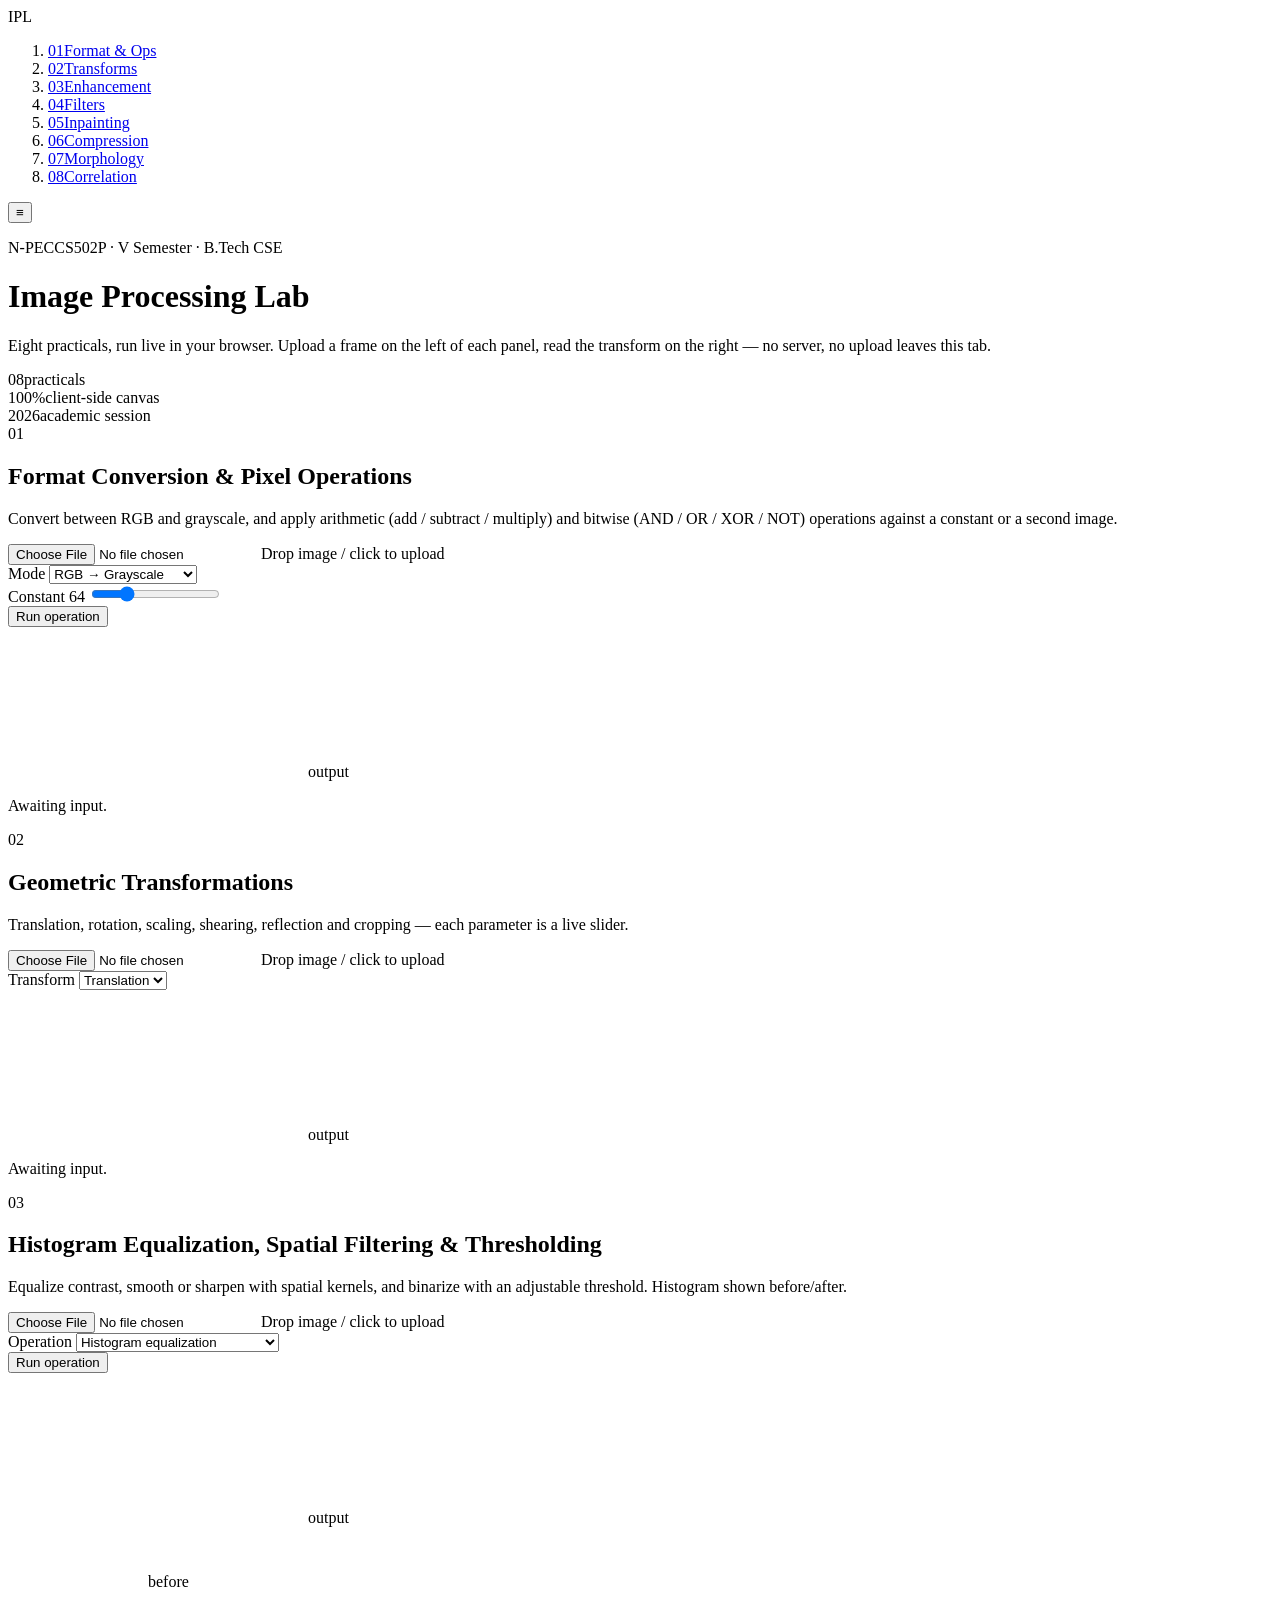
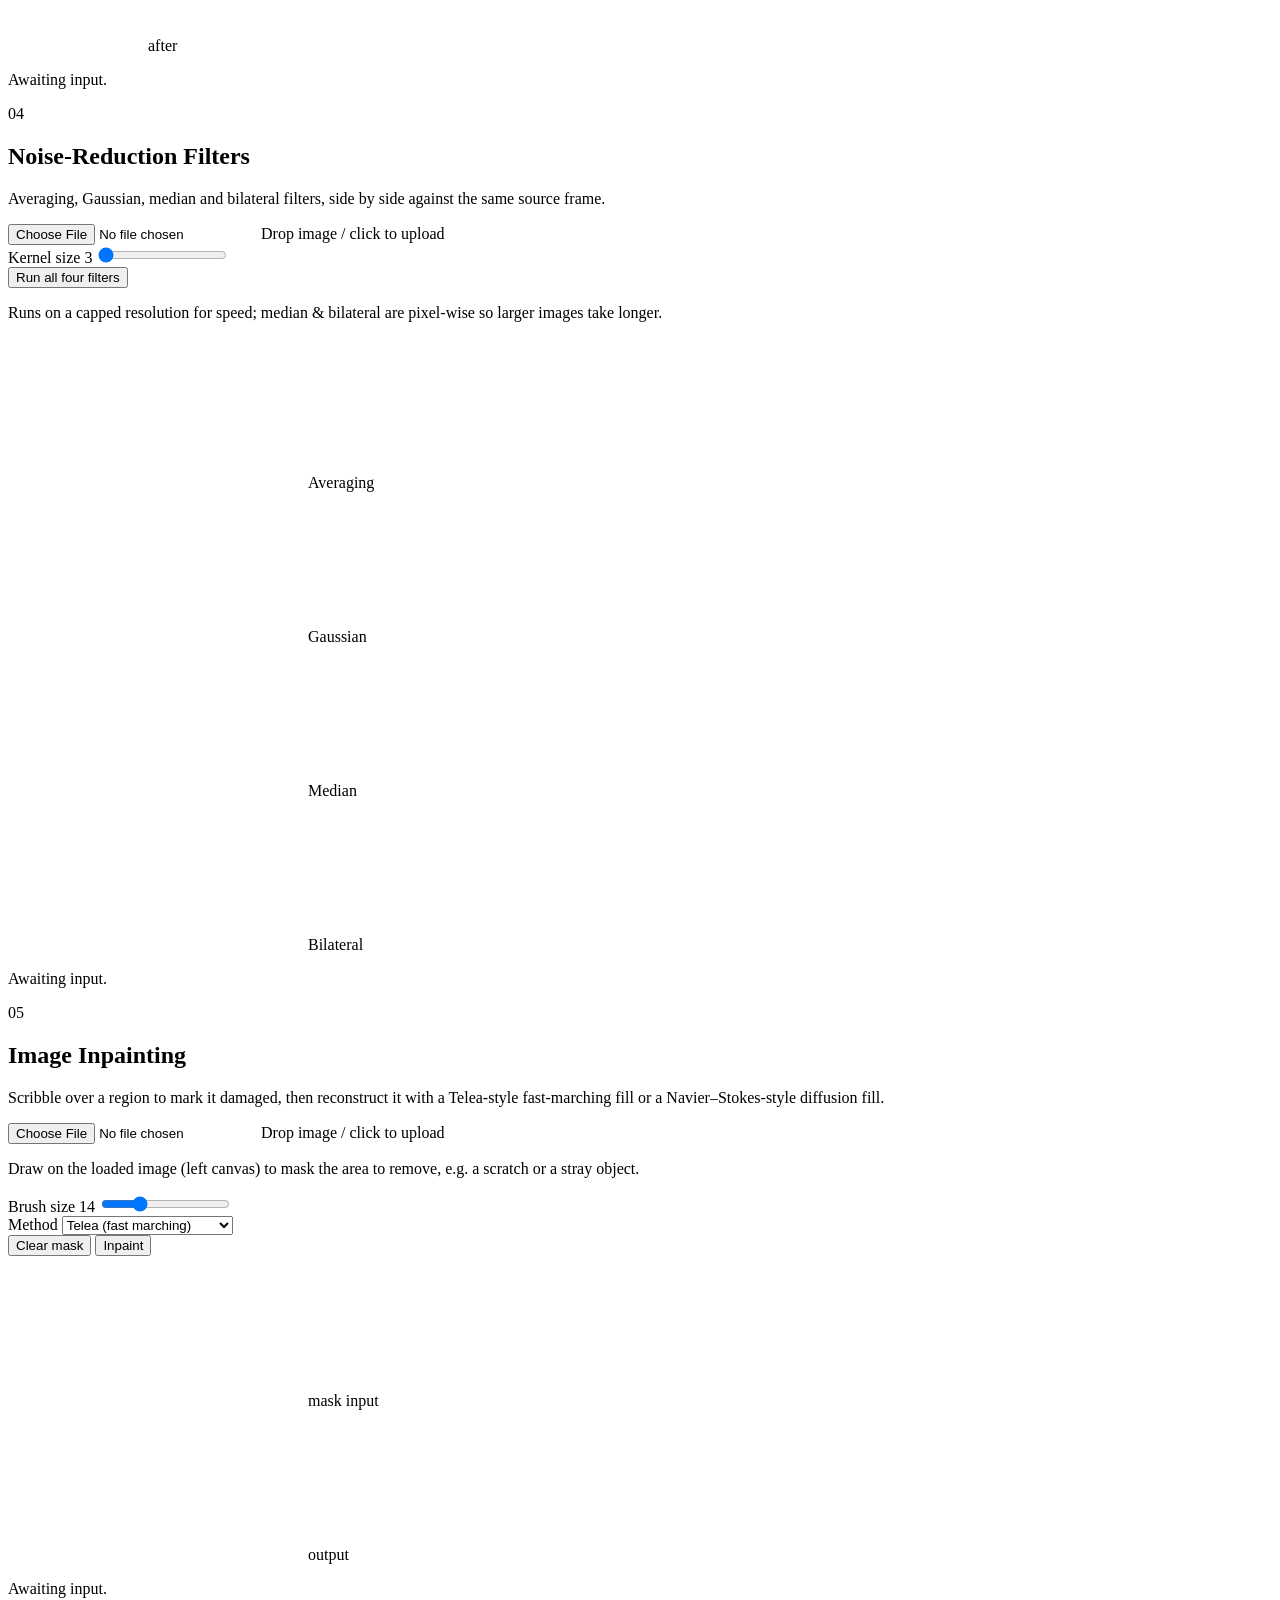
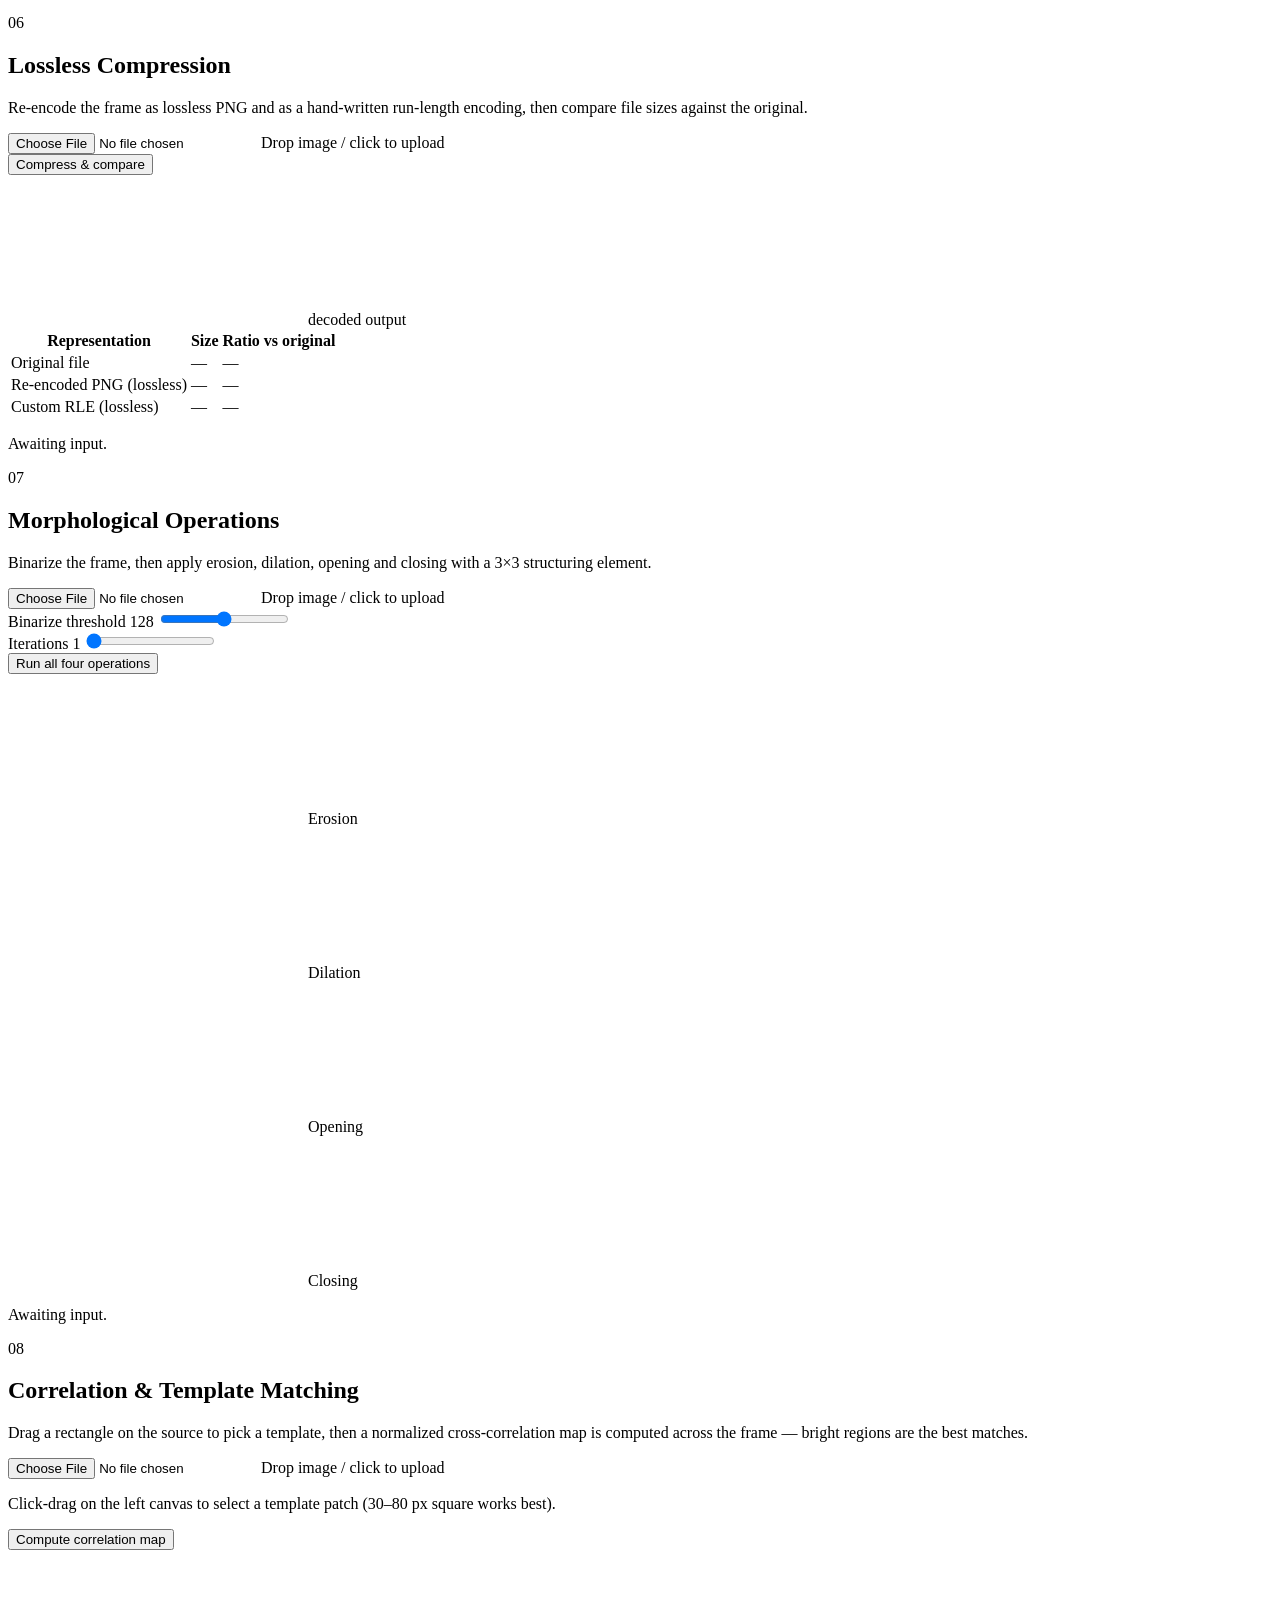
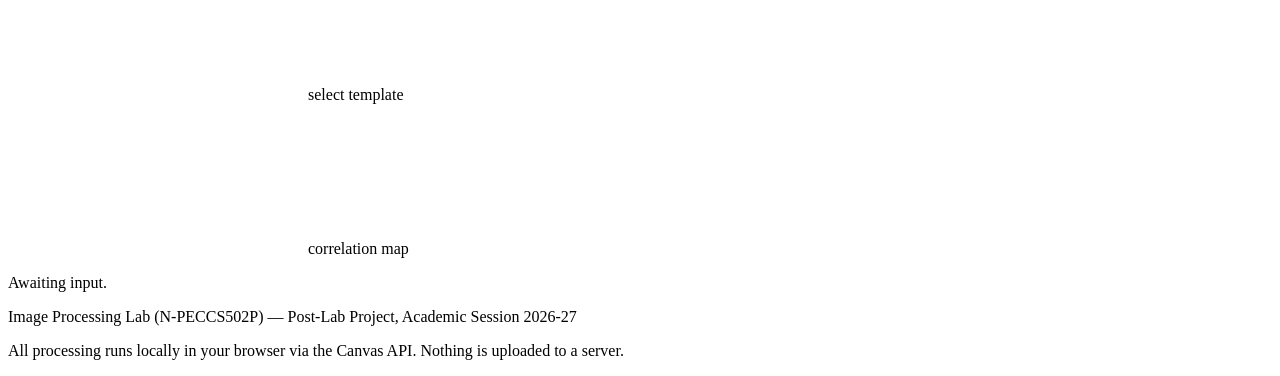
==== project/index.html @ 2cda9295 "Initial commit" ====
<!DOCTYPE html>
<html lang="en">
<head>
<meta charset="UTF-8">
<meta name="viewport" content="width=device-width, initial-scale=1.0">
<title>Image Processing Lab — N-PECCS502P</title>
<link rel="preconnect" href="https://fonts.googleapis.com">
<link href="https://fonts.googleapis.com/css2?family=Space+Grotesk:wght@400;500;600;700&family=IBM+Plex+Mono:wght@400;500;600&display=swap" rel="stylesheet">
<link rel="stylesheet" href="styles.css">
</head>
<body>

<div class="scanline" aria-hidden="true"></div>

<!-- ================= RAIL / NAV ================= -->
<nav class="rail" id="rail">
  <div class="rail-brand">
    <span class="rail-brand-mark">IPL</span>
  </div>
  <ol class="rail-list">
    <li><a href="#p01"><span class="ch">01</span><span class="lb">Format &amp; Ops</span></a></li>
    <li><a href="#p02"><span class="ch">02</span><span class="lb">Transforms</span></a></li>
    <li><a href="#p03"><span class="ch">03</span><span class="lb">Enhancement</span></a></li>
    <li><a href="#p04"><span class="ch">04</span><span class="lb">Filters</span></a></li>
    <li><a href="#p05"><span class="ch">05</span><span class="lb">Inpainting</span></a></li>
    <li><a href="#p06"><span class="ch">06</span><span class="lb">Compression</span></a></li>
    <li><a href="#p07"><span class="ch">07</span><span class="lb">Morphology</span></a></li>
    <li><a href="#p08"><span class="ch">08</span><span class="lb">Correlation</span></a></li>
  </ol>
  <button class="rail-toggle" id="railToggle" aria-label="Toggle menu">≡</button>
</nav>

<main>

  <!-- ================= HERO ================= -->
  <header class="hero">
    <div class="hero-grid" aria-hidden="true"></div>
    <p class="eyebrow-plain">N-PECCS502P · V Semester · B.Tech CSE</p>
    <h1>Image Processing Lab</h1>
    <p class="hero-sub">Eight practicals, run live in your browser. Upload a frame on the left of each panel, read the transform on the right — no server, no upload leaves this tab.</p>
    <div class="hero-meta">
      <div class="hero-meta-item"><span class="num">08</span><span class="txt">practicals</span></div>
      <div class="hero-meta-item"><span class="num">100%</span><span class="txt">client-side canvas</span></div>
      <div class="hero-meta-item"><span class="num">2026</span><span class="txt">academic session</span></div>
    </div>
  </header>

  <!-- ================= P01 : FORMAT + OPS ================= -->
  <section class="panel" id="p01">
    <div class="panel-head">
      <span class="panel-index">01</span>
      <div>
        <h2>Format Conversion &amp; Pixel Operations</h2>
        <p class="panel-desc">Convert between RGB and grayscale, and apply arithmetic (add / subtract / multiply) and bitwise (AND / OR / XOR / NOT) operations against a constant or a second image.</p>
      </div>
    </div>
    <div class="panel-body">
      <div class="control-col">
        <div class="dropzone" data-drop="p01"><input type="file" accept="image/*" id="p01-file"><span class="dz-label">Drop image / click to upload</span></div>
        <div class="field">
          <label>Mode</label>
          <select id="p01-mode">
            <optgroup label="Format">
              <option value="gray">RGB → Grayscale</option>
            </optgroup>
            <optgroup label="Arithmetic">
              <option value="add">Add constant</option>
              <option value="sub">Subtract constant</option>
              <option value="mul">Multiply constant</option>
              <option value="add2">Add second image</option>
            </optgroup>
            <optgroup label="Bitwise">
              <option value="and">AND with constant</option>
              <option value="or">OR with constant</option>
              <option value="xor">XOR with constant</option>
              <option value="not">NOT (invert)</option>
            </optgroup>
          </select>
        </div>
        <div class="field" id="p01-const-field">
          <label>Constant <span class="val" id="p01-const-val">64</span></label>
          <input type="range" id="p01-const" min="0" max="255" value="64">
        </div>
        <div class="field" id="p01-second-field" style="display:none">
          <label>Second image</label>
          <div class="dropzone dropzone--small" data-drop="p01b"><input type="file" accept="image/*" id="p01-file2"><span class="dz-label">Upload second image</span></div>
        </div>
        <button class="btn" id="p01-run">Run operation</button>
      </div>
      <div class="output-col">
        <div class="canvas-frame"><canvas id="p01-canvas"></canvas><span class="frame-tag">output</span></div>
        <p class="readout" id="p01-readout">Awaiting input.</p>
      </div>
    </div>
  </section>

  <!-- ================= P02 : GEOMETRIC TRANSFORMS ================= -->
  <section class="panel panel--alt" id="p02">
    <div class="panel-head">
      <span class="panel-index">02</span>
      <div>
        <h2>Geometric Transformations</h2>
        <p class="panel-desc">Translation, rotation, scaling, shearing, reflection and cropping — each parameter is a live slider.</p>
      </div>
    </div>
    <div class="panel-body">
      <div class="control-col">
        <div class="dropzone" data-drop="p02"><input type="file" accept="image/*" id="p02-file"><span class="dz-label">Drop image / click to upload</span></div>
        <div class="field">
          <label>Transform</label>
          <select id="p02-mode">
            <option value="translate">Translation</option>
            <option value="rotate">Rotation</option>
            <option value="scale">Scaling</option>
            <option value="shear">Shearing</option>
            <option value="reflect">Reflection</option>
            <option value="crop">Cropping</option>
          </select>
        </div>
        <div id="p02-params"></div>
      </div>
      <div class="output-col">
        <div class="canvas-frame"><canvas id="p02-canvas"></canvas><span class="frame-tag">output</span></div>
        <p class="readout" id="p02-readout">Awaiting input.</p>
      </div>
    </div>
  </section>

  <!-- ================= P03 : ENHANCEMENT ================= -->
  <section class="panel" id="p03">
    <div class="panel-head">
      <span class="panel-index">03</span>
      <div>
        <h2>Histogram Equalization, Spatial Filtering &amp; Thresholding</h2>
        <p class="panel-desc">Equalize contrast, smooth or sharpen with spatial kernels, and binarize with an adjustable threshold. Histogram shown before/after.</p>
      </div>
    </div>
    <div class="panel-body">
      <div class="control-col">
        <div class="dropzone" data-drop="p03"><input type="file" accept="image/*" id="p03-file"><span class="dz-label">Drop image / click to upload</span></div>
        <div class="field">
          <label>Operation</label>
          <select id="p03-mode">
            <option value="eq">Histogram equalization</option>
            <option value="smooth">Spatial smoothing (3×3 box)</option>
            <option value="sharpen">Spatial sharpening (Laplacian)</option>
            <option value="thresh">Thresholding</option>
          </select>
        </div>
        <div class="field" id="p03-thresh-field" style="display:none">
          <label>Threshold <span class="val" id="p03-thresh-val">128</span></label>
          <input type="range" id="p03-thresh" min="0" max="255" value="128">
        </div>
        <button class="btn" id="p03-run">Run operation</button>
      </div>
      <div class="output-col">
        <div class="canvas-frame"><canvas id="p03-canvas"></canvas><span class="frame-tag">output</span></div>
        <div class="hist-row">
          <div class="hist-box"><canvas id="p03-hist-before" width="140" height="60"></canvas><span>before</span></div>
          <div class="hist-box"><canvas id="p03-hist-after" width="140" height="60"></canvas><span>after</span></div>
        </div>
        <p class="readout" id="p03-readout">Awaiting input.</p>
      </div>
    </div>
  </section>

  <!-- ================= P04 : FILTERS ================= -->
  <section class="panel panel--alt" id="p04">
    <div class="panel-head">
      <span class="panel-index">04</span>
      <div>
        <h2>Noise-Reduction Filters</h2>
        <p class="panel-desc">Averaging, Gaussian, median and bilateral filters, side by side against the same source frame.</p>
      </div>
    </div>
    <div class="panel-body">
      <div class="control-col">
        <div class="dropzone" data-drop="p04"><input type="file" accept="image/*" id="p04-file"><span class="dz-label">Drop image / click to upload</span></div>
        <div class="field">
          <label>Kernel size <span class="val" id="p04-k-val">3</span></label>
          <input type="range" id="p04-k" min="3" max="7" step="2" value="3">
        </div>
        <button class="btn" id="p04-run">Run all four filters</button>
        <p class="hint">Runs on a capped resolution for speed; median &amp; bilateral are pixel-wise so larger images take longer.</p>
      </div>
      <div class="output-col">
        <div class="quad-grid" id="p04-grid">
          <div class="quad-cell"><canvas id="p04-avg"></canvas><span>Averaging</span></div>
          <div class="quad-cell"><canvas id="p04-gauss"></canvas><span>Gaussian</span></div>
          <div class="quad-cell"><canvas id="p04-med"></canvas><span>Median</span></div>
          <div class="quad-cell"><canvas id="p04-bil"></canvas><span>Bilateral</span></div>
        </div>
        <p class="readout" id="p04-readout">Awaiting input.</p>
      </div>
    </div>
  </section>

  <!-- ================= P05 : INPAINTING ================= -->
  <section class="panel" id="p05">
    <div class="panel-head">
      <span class="panel-index">05</span>
      <div>
        <h2>Image Inpainting</h2>
        <p class="panel-desc">Scribble over a region to mark it damaged, then reconstruct it with a Telea-style fast-marching fill or a Navier–Stokes-style diffusion fill.</p>
      </div>
    </div>
    <div class="panel-body">
      <div class="control-col">
        <div class="dropzone" data-drop="p05"><input type="file" accept="image/*" id="p05-file"><span class="dz-label">Drop image / click to upload</span></div>
        <p class="hint">Draw on the loaded image (left canvas) to mask the area to remove, e.g. a scratch or a stray object.</p>
        <div class="field">
          <label>Brush size <span class="val" id="p05-brush-val">14</span></label>
          <input type="range" id="p05-brush" min="4" max="40" value="14">
        </div>
        <div class="field">
          <label>Method</label>
          <select id="p05-method">
            <option value="telea">Telea (fast marching)</option>
            <option value="ns">Navier–Stokes (diffusion)</option>
          </select>
        </div>
        <div class="btn-row">
          <button class="btn btn--ghost" id="p05-clear">Clear mask</button>
          <button class="btn" id="p05-run">Inpaint</button>
        </div>
      </div>
      <div class="output-col">
        <div class="dual-grid">
          <div class="canvas-frame"><canvas id="p05-src"></canvas><span class="frame-tag">mask input</span></div>
          <div class="canvas-frame"><canvas id="p05-out"></canvas><span class="frame-tag">output</span></div>
        </div>
        <p class="readout" id="p05-readout">Awaiting input.</p>
      </div>
    </div>
  </section>

  <!-- ================= P06 : COMPRESSION ================= -->
  <section class="panel panel--alt" id="p06">
    <div class="panel-head">
      <span class="panel-index">06</span>
      <div>
        <h2>Lossless Compression</h2>
        <p class="panel-desc">Re-encode the frame as lossless PNG and as a hand-written run-length encoding, then compare file sizes against the original.</p>
      </div>
    </div>
    <div class="panel-body">
      <div class="control-col">
        <div class="dropzone" data-drop="p06"><input type="file" accept="image/*" id="p06-file"><span class="dz-label">Drop image / click to upload</span></div>
        <button class="btn" id="p06-run">Compress &amp; compare</button>
      </div>
      <div class="output-col">
        <div class="canvas-frame"><canvas id="p06-canvas"></canvas><span class="frame-tag">decoded output</span></div>
        <table class="data-table" id="p06-table">
          <thead><tr><th>Representation</th><th>Size</th><th>Ratio vs original</th></tr></thead>
          <tbody>
            <tr><td>Original file</td><td id="p06-orig">—</td><td>—</td></tr>
            <tr><td>Re-encoded PNG (lossless)</td><td id="p06-png">—</td><td id="p06-png-ratio">—</td></tr>
            <tr><td>Custom RLE (lossless)</td><td id="p06-rle">—</td><td id="p06-rle-ratio">—</td></tr>
          </tbody>
        </table>
        <p class="readout" id="p06-readout">Awaiting input.</p>
      </div>
    </div>
  </section>

  <!-- ================= P07 : MORPHOLOGY ================= -->
  <section class="panel" id="p07">
    <div class="panel-head">
      <span class="panel-index">07</span>
      <div>
        <h2>Morphological Operations</h2>
        <p class="panel-desc">Binarize the frame, then apply erosion, dilation, opening and closing with a 3×3 structuring element.</p>
      </div>
    </div>
    <div class="panel-body">
      <div class="control-col">
        <div class="dropzone" data-drop="p07"><input type="file" accept="image/*" id="p07-file"><span class="dz-label">Drop image / click to upload</span></div>
        <div class="field">
          <label>Binarize threshold <span class="val" id="p07-thresh-val">128</span></label>
          <input type="range" id="p07-thresh" min="0" max="255" value="128">
        </div>
        <div class="field">
          <label>Iterations <span class="val" id="p07-iter-val">1</span></label>
          <input type="range" id="p07-iter" min="1" max="5" value="1">
        </div>
        <button class="btn" id="p07-run">Run all four operations</button>
      </div>
      <div class="output-col">
        <div class="quad-grid" id="p07-grid">
          <div class="quad-cell"><canvas id="p07-erode"></canvas><span>Erosion</span></div>
          <div class="quad-cell"><canvas id="p07-dilate"></canvas><span>Dilation</span></div>
          <div class="quad-cell"><canvas id="p07-open"></canvas><span>Opening</span></div>
          <div class="quad-cell"><canvas id="p07-close"></canvas><span>Closing</span></div>
        </div>
        <p class="readout" id="p07-readout">Awaiting input.</p>
      </div>
    </div>
  </section>

  <!-- ================= P08 : CORRELATION ================= -->
  <section class="panel panel--alt" id="p08">
    <div class="panel-head">
      <span class="panel-index">08</span>
      <div>
        <h2>Correlation &amp; Template Matching</h2>
        <p class="panel-desc">Drag a rectangle on the source to pick a template, then a normalized cross-correlation map is computed across the frame — bright regions are the best matches.</p>
      </div>
    </div>
    <div class="panel-body">
      <div class="control-col">
        <div class="dropzone" data-drop="p08"><input type="file" accept="image/*" id="p08-file"><span class="dz-label">Drop image / click to upload</span></div>
        <p class="hint">Click-drag on the left canvas to select a template patch (30–80 px square works best).</p>
        <button class="btn" id="p08-run">Compute correlation map</button>
      </div>
      <div class="output-col">
        <div class="dual-grid">
          <div class="canvas-frame"><canvas id="p08-src"></canvas><span class="frame-tag">select template</span></div>
          <div class="canvas-frame"><canvas id="p08-out"></canvas><span class="frame-tag">correlation map</span></div>
        </div>
        <p class="readout" id="p08-readout">Awaiting input.</p>
      </div>
    </div>
  </section>

  <footer class="site-footer">
    <p>Image Processing Lab (N-PECCS502P) — Post-Lab Project, Academic Session 2026-27</p>
    <p class="site-footer-sub">All processing runs locally in your browser via the Canvas API. Nothing is uploaded to a server.</p>
  </footer>

</main>

<script src="3.js"></script>
</body>
</html>
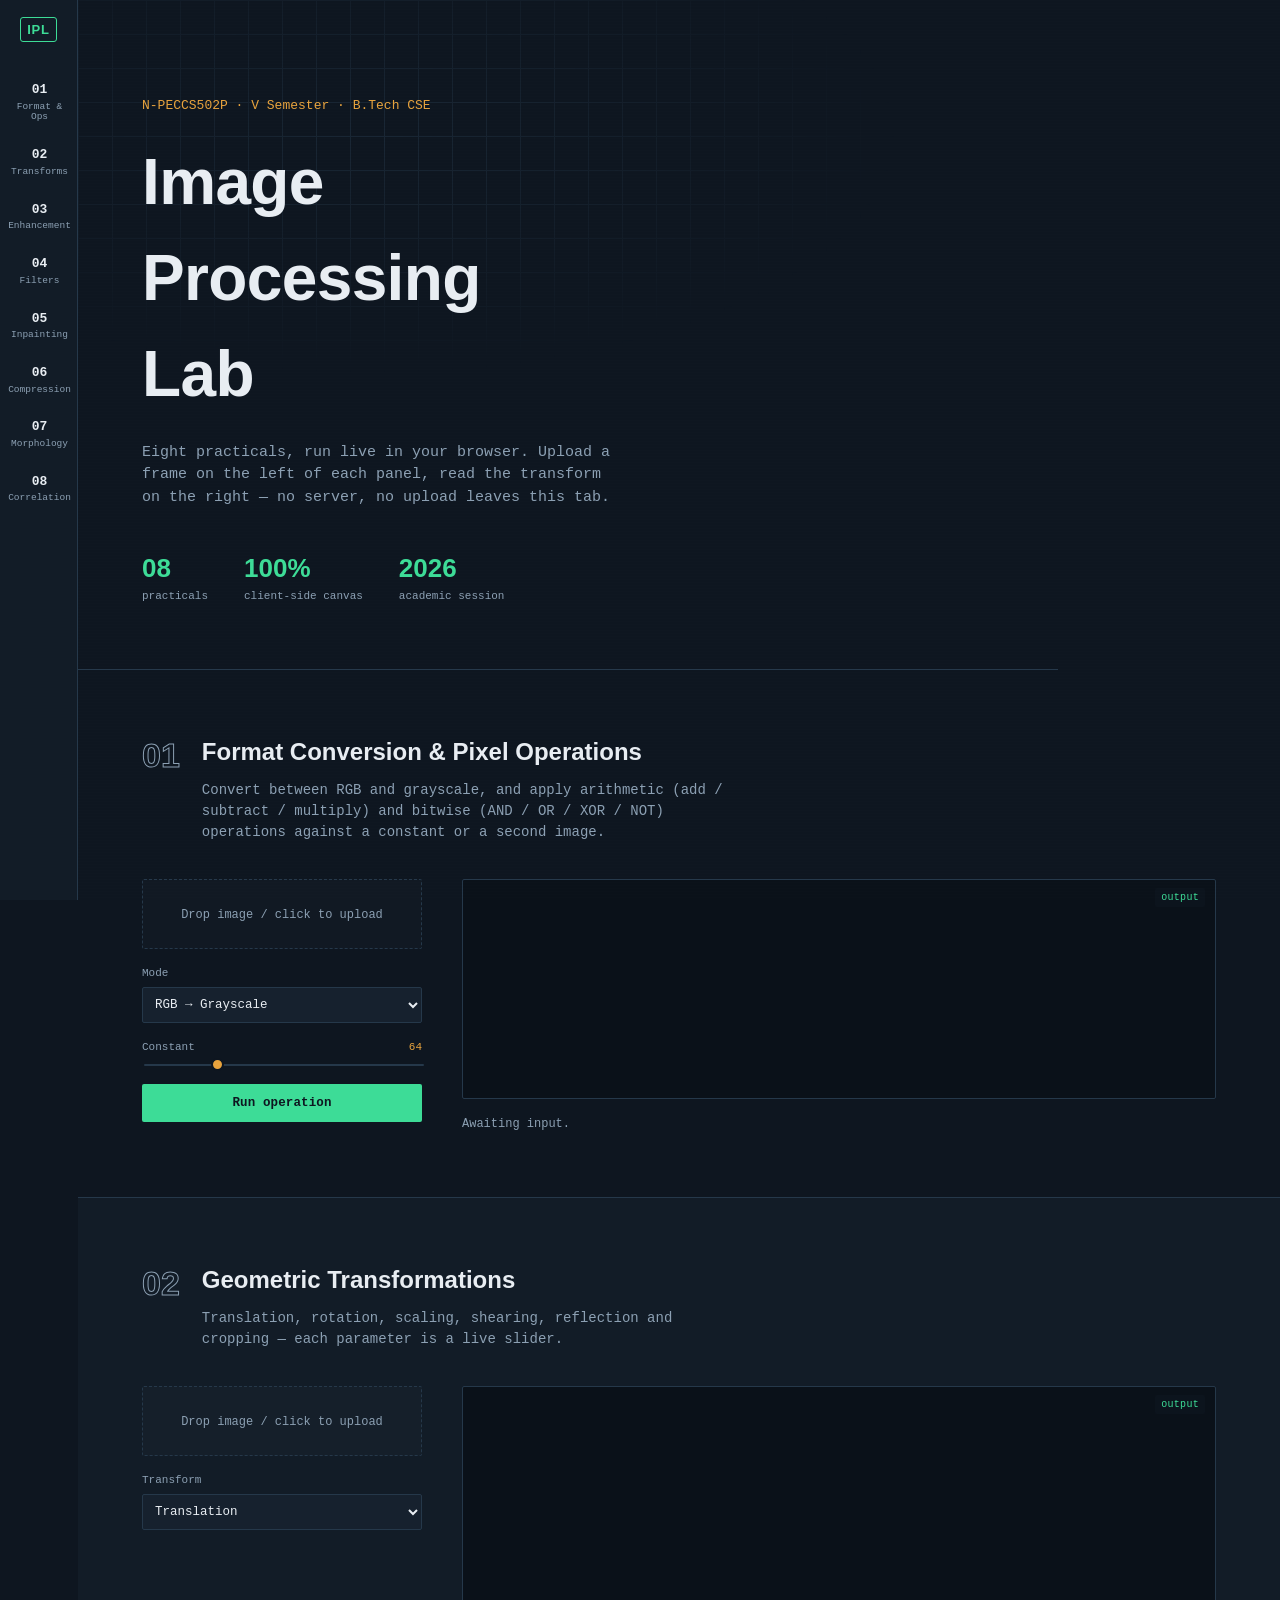
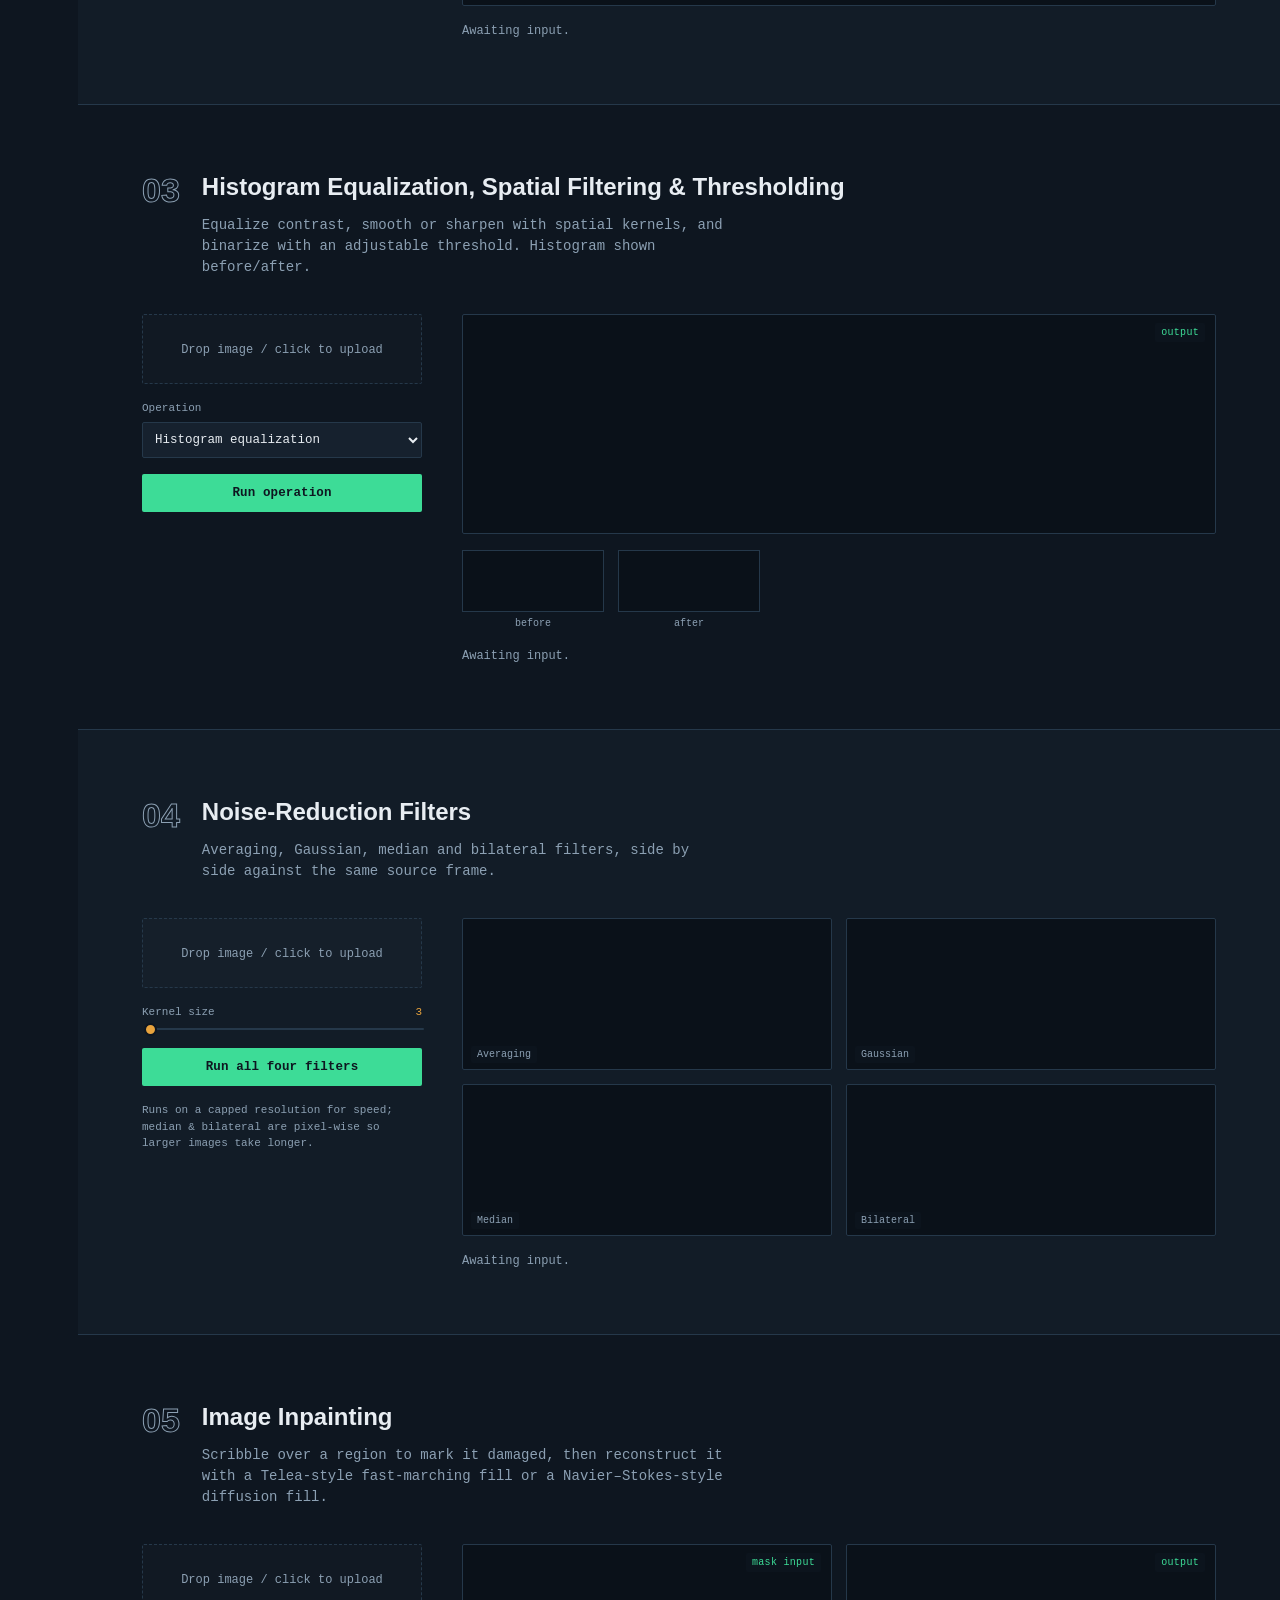
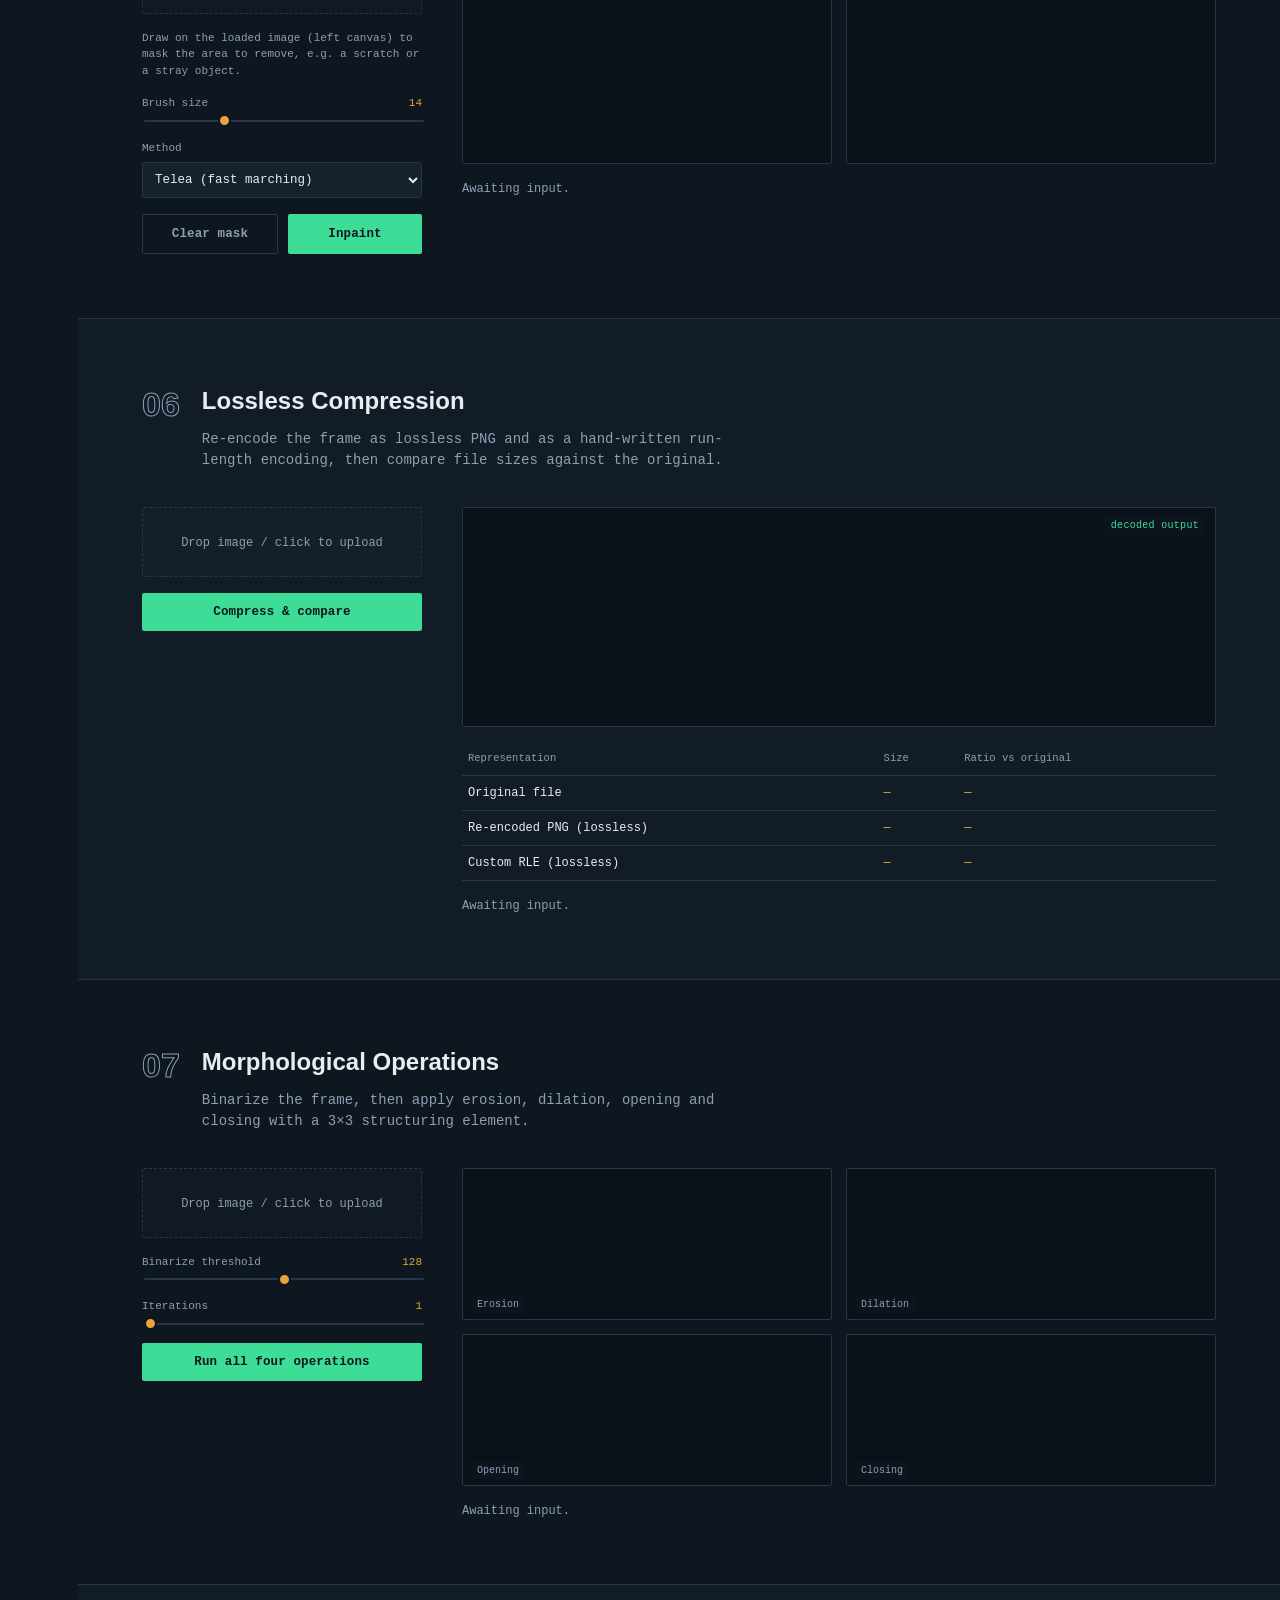
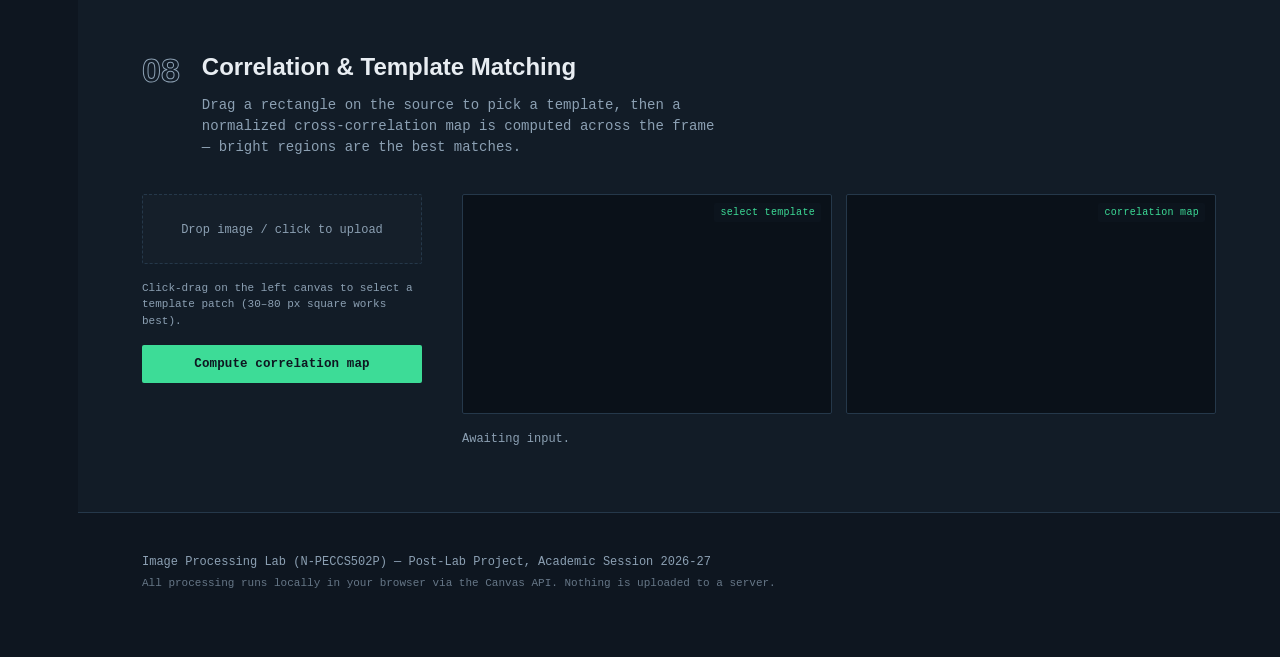
==== commit 1c99507b: "Update index.html" ====
--- a/project/index.html
+++ b/project/index.html
@@ -4,7 +4,7 @@
 <meta charset="UTF-8">
 <meta name="viewport" content="width=device-width, initial-scale=1.0">
 <title>Image Processing Lab — N-PECCS502P</title>
-<link rel="preconnect" href="https://fonts.googleapis.com">
+<link rel="stylesheet" href="./style.css">
 <link href="https://fonts.googleapis.com/css2?family=Space+Grotesk:wght@400;500;600;700&family=IBM+Plex+Mono:wght@400;500;600&display=swap" rel="stylesheet">
 <link rel="stylesheet" href="styles.css">
 </head>
@@ -331,4 +331,4 @@
 
 <script src="3.js"></script>
 </body>
-</html>+</html>
--- a/project/style.css
+++ b/project/style.css
@@ -0,0 +1,218 @@
+:root{
+  --bg:#0E1620;
+  --panel:#16212E;
+  --panel-alt:#121C27;
+  --ink:#E8EDF2;
+  --ink-dim:#8CA0B3;
+  --line:#25384A;
+  --amber:#E8A33D;
+  --green:#3DDC97;
+  --red:#E86A5C;
+  --font-head:'Space Grotesk', sans-serif;
+  --font-mono:'IBM Plex Mono', monospace;
+}
+
+*{box-sizing:border-box;}
+html{scroll-behavior:smooth;}
+body{
+  margin:0;
+  background:var(--bg);
+  color:var(--ink);
+  font-family:var(--font-mono);
+  line-height:1.5;
+  -webkit-font-smoothing:antialiased;
+}
+
+::selection{background:var(--amber);color:#0E1620;}
+
+/* focus visibility */
+a:focus-visible,button:focus-visible,input:focus-visible,select:focus-visible{
+  outline:2px solid var(--green);
+  outline-offset:2px;
+}
+
+@media (prefers-reduced-motion: reduce){
+  *{animation-duration:0.001ms !important; transition-duration:0.001ms !important;}
+}
+
+/* ---------- scanline hero flourish ---------- */
+.scanline{
+  position:fixed; inset:0; pointer-events:none; z-index:2;
+  background:repeating-linear-gradient(180deg, rgba(255,255,255,0.012) 0px, rgba(255,255,255,0.012) 1px, transparent 1px, transparent 3px);
+  mix-blend-mode:overlay;
+}
+
+/* ---------- rail nav ---------- */
+.rail{
+  position:fixed; left:0; top:0; bottom:0; width:78px; z-index:20;
+  background:var(--panel-alt); border-right:1px solid var(--line);
+  display:flex; flex-direction:column; align-items:center; padding:18px 0;
+}
+.rail-brand-mark{
+  font-family:var(--font-head); font-weight:700; font-size:13px; letter-spacing:0.06em;
+  color:var(--green); border:1px solid var(--green); border-radius:3px; padding:4px 6px;
+}
+.rail-list{list-style:none; margin:28px 0 0; padding:0; display:flex; flex-direction:column; gap:2px; width:100%;}
+.rail-list a{
+  display:flex; flex-direction:column; align-items:center; gap:2px;
+  text-decoration:none; color:var(--ink-dim); padding:10px 4px;
+  border-left:2px solid transparent;
+  font-size:9.5px;
+}
+.rail-list a .ch{font-family:var(--font-mono); font-size:13px; font-weight:600; color:var(--ink);}
+.rail-list a .lb{text-align:center; line-height:1.15; padding:0 2px;}
+.rail-list a:hover{border-left-color:var(--amber); background:rgba(232,163,61,0.06); color:var(--ink);}
+.rail-toggle{display:none;}
+
+main{margin-left:78px;}
+
+/* ---------- hero ---------- */
+.hero{
+  position:relative; padding:96px 64px 64px; max-width:980px; overflow:hidden;
+  border-bottom:1px solid var(--line);
+}
+.hero-grid{
+  position:absolute; inset:0; z-index:0; opacity:0.5;
+  background-image:
+    linear-gradient(var(--line) 1px, transparent 1px),
+    linear-gradient(90deg, var(--line) 1px, transparent 1px);
+  background-size:34px 34px;
+  -webkit-mask-image:radial-gradient(ellipse 700px 320px at 30% 20%, black, transparent 75%);
+          mask-image:radial-gradient(ellipse 700px 320px at 30% 20%, black, transparent 75%);
+}
+.eyebrow-plain{position:relative; z-index:1; color:var(--amber); font-size:13px; margin:0 0 18px;}
+.hero h1{
+  position:relative; z-index:1;
+  font-family:var(--font-head); font-size:clamp(40px,6vw,64px); font-weight:700;
+  margin:0 0 20px; letter-spacing:-0.01em; max-width:9ch;
+}
+.hero-sub{position:relative; z-index:1; color:var(--ink-dim); max-width:52ch; font-size:15px; margin:0 0 40px;}
+.hero-meta{position:relative; z-index:1; display:flex; gap:36px; flex-wrap:wrap;}
+.hero-meta-item{display:flex; flex-direction:column;}
+.hero-meta-item .num{font-family:var(--font-head); font-size:26px; color:var(--green); font-weight:600;}
+.hero-meta-item .txt{font-size:11px; color:var(--ink-dim);}
+
+/* ---------- panel sections ---------- */
+.panel{padding:64px; border-bottom:1px solid var(--line);}
+.panel--alt{background:var(--panel-alt);}
+.panel-head{display:flex; gap:22px; max-width:880px; margin-bottom:36px;}
+.panel-index{
+  font-family:var(--font-head); font-size:34px; font-weight:700; color:transparent;
+  -webkit-text-stroke:1px var(--ink-dim); flex:none; line-height:1; padding-top:4px;
+}
+.panel-head h2{font-family:var(--font-head); font-size:24px; font-weight:600; margin:0 0 10px;}
+.panel-desc{color:var(--ink-dim); font-size:14px; margin:0; max-width:62ch;}
+
+.panel-body{display:grid; grid-template-columns:280px 1fr; gap:40px; align-items:start;}
+
+/* controls */
+.control-col{display:flex; flex-direction:column; gap:16px; position:sticky; top:24px;}
+.dropzone{
+  position:relative; border:1px dashed var(--line); border-radius:2px; padding:22px 14px;
+  text-align:center; cursor:pointer; transition:border-color .15s, background .15s;
+  background:rgba(255,255,255,0.015);
+}
+.dropzone:hover, .dropzone.drag{border-color:var(--amber); background:rgba(232,163,61,0.05);}
+.dropzone input{position:absolute; inset:0; opacity:0; cursor:pointer;}
+.dz-label{font-size:12px; color:var(--ink-dim);}
+.dropzone--small{padding:14px 10px;}
+
+.field{display:flex; flex-direction:column; gap:6px;}
+.field label{font-size:11px; color:var(--ink-dim); display:flex; justify-content:space-between;}
+.field .val{color:var(--amber);}
+.field select, .field input[type=range]{width:100%;}
+
+select{
+  background:var(--panel); color:var(--ink); border:1px solid var(--line); border-radius:2px;
+  padding:9px 8px; font-family:var(--font-mono); font-size:12.5px;
+}
+input[type=range]{
+  -webkit-appearance:none; appearance:none; height:2px; background:var(--line); border-radius:2px; outline:none;
+}
+input[type=range]::-webkit-slider-thumb{
+  -webkit-appearance:none; width:13px; height:13px; border-radius:50%;
+  background:var(--amber); cursor:pointer; border:2px solid var(--bg);
+}
+input[type=range]::-moz-range-thumb{
+  width:13px; height:13px; border-radius:50%; background:var(--amber); cursor:pointer; border:2px solid var(--bg);
+}
+
+.btn{
+  font-family:var(--font-mono); font-size:12.5px; font-weight:600; letter-spacing:0.01em;
+  background:var(--green); color:#0E1620; border:none; border-radius:2px; padding:12px 16px;
+  cursor:pointer; transition:transform .1s, filter .15s;
+}
+.btn:hover{filter:brightness(1.08);}
+.btn:active{transform:translateY(1px);}
+.btn--ghost{background:transparent; color:var(--ink-dim); border:1px solid var(--line);}
+.btn--ghost:hover{color:var(--ink); border-color:var(--ink-dim);}
+.btn-row{display:flex; gap:10px;}
+.btn-row .btn{flex:1;}
+
+.hint{font-size:11px; color:var(--ink-dim); margin:0; line-height:1.5;}
+
+/* output */
+.output-col{display:flex; flex-direction:column; gap:16px;}
+.canvas-frame{
+  position:relative; border:1px solid var(--line); background:#0A1119; border-radius:2px;
+  display:flex; align-items:center; justify-content:center; min-height:220px; overflow:hidden;
+}
+.canvas-frame canvas{max-width:100%; display:block;}
+.frame-tag{
+  position:absolute; top:8px; right:10px; font-size:10px; color:var(--green);
+  letter-spacing:0.03em; background:rgba(14,22,32,0.7); padding:2px 6px; border-radius:2px;
+}
+.readout{font-size:12px; color:var(--ink-dim); margin:0; min-height:16px;}
+
+.dual-grid{display:grid; grid-template-columns:1fr 1fr; gap:14px;}
+.quad-grid{display:grid; grid-template-columns:1fr 1fr; gap:14px;}
+.quad-cell{
+  position:relative; border:1px solid var(--line); background:#0A1119; border-radius:2px;
+  display:flex; align-items:center; justify-content:center; min-height:150px; overflow:hidden;
+}
+.quad-cell canvas{max-width:100%; display:block;}
+.quad-cell span{
+  position:absolute; bottom:6px; left:8px; font-size:10px; color:var(--ink-dim);
+  background:rgba(14,22,32,0.7); padding:1px 6px; border-radius:2px;
+}
+
+.hist-row{display:flex; gap:14px;}
+.hist-box{display:flex; flex-direction:column; align-items:center; gap:4px;}
+.hist-box canvas{border:1px solid var(--line); background:#0A1119;}
+.hist-box span{font-size:10px; color:var(--ink-dim);}
+
+.data-table{width:100%; border-collapse:collapse; font-size:12px;}
+.data-table th, .data-table td{border-bottom:1px solid var(--line); padding:8px 6px; text-align:left;}
+.data-table th{color:var(--ink-dim); font-weight:500; font-size:10.5px;}
+.data-table td:nth-child(2), .data-table td:nth-child(3){color:var(--amber); font-variant-numeric:tabular-nums;}
+
+.site-footer{padding:40px 64px 60px; color:var(--ink-dim); font-size:12px;}
+.site-footer p{margin:0 0 4px;}
+.site-footer-sub{font-size:11px; opacity:0.7;}
+
+/* ---------- responsive ---------- */
+@media (max-width: 860px){
+  .rail{
+    width:100%; height:auto; flex-direction:row; bottom:auto; border-right:none; border-bottom:1px solid var(--line);
+    padding:10px 14px; justify-content:space-between;
+  }
+  main{margin-left:0; margin-top:52px;}
+  .rail-list{
+    display:none; position:fixed; top:52px; left:0; right:0; background:var(--panel-alt);
+    flex-direction:column; border-bottom:1px solid var(--line); z-index:19; max-height:70vh; overflow:auto;
+  }
+  .rail-list.open{display:flex;}
+  .rail-list a{flex-direction:row; justify-content:flex-start; gap:10px; padding:12px 18px; font-size:12px;}
+  .rail-toggle{
+    display:block; background:none; border:1px solid var(--line); color:var(--ink); border-radius:2px;
+    width:32px; height:32px; font-size:16px; cursor:pointer;
+  }
+  .hero, .panel{padding:44px 22px;}
+  .panel-body{grid-template-columns:1fr;}
+  .control-col{position:static;}
+  .quad-grid{grid-template-columns:1fr 1fr;}
+}
+@media (max-width: 480px){
+  .quad-grid, .dual-grid, .hist-row{grid-template-columns:1fr; display:grid;}
+  .hist-row{display:grid;}
+}
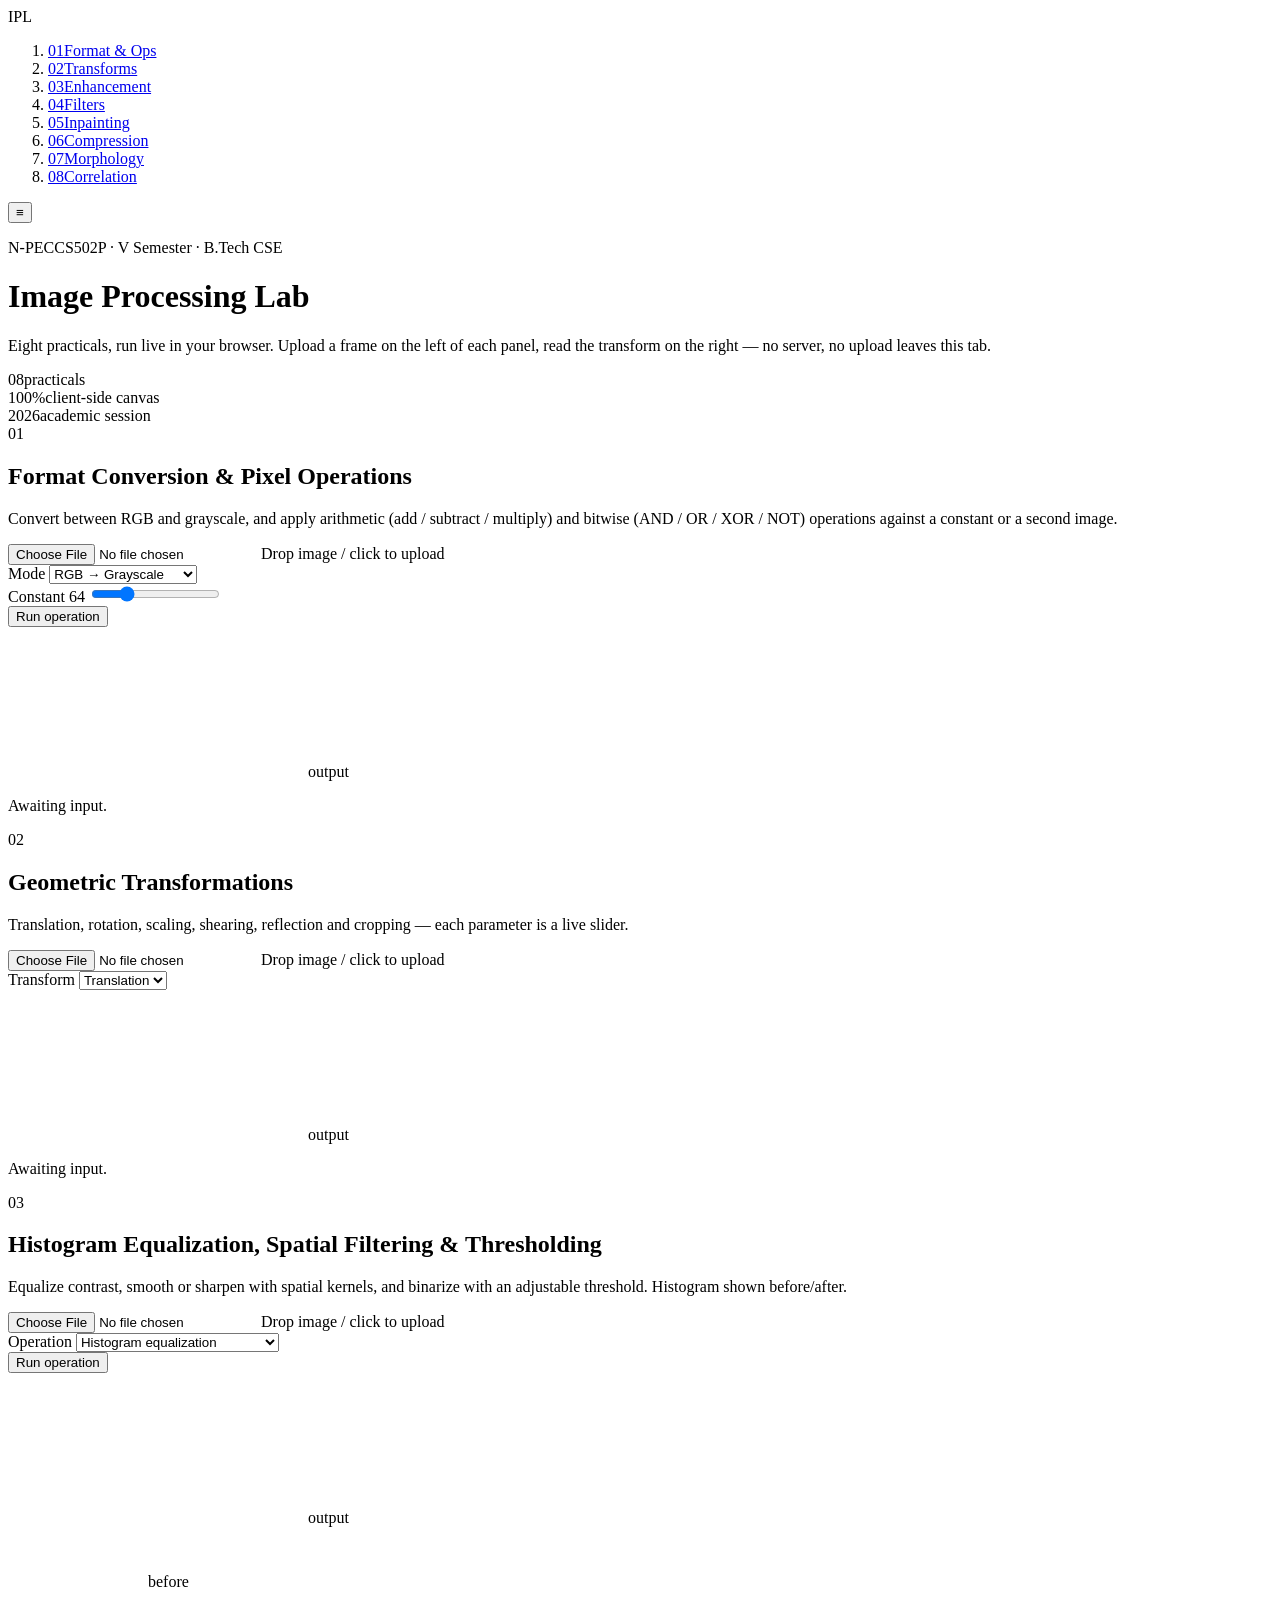
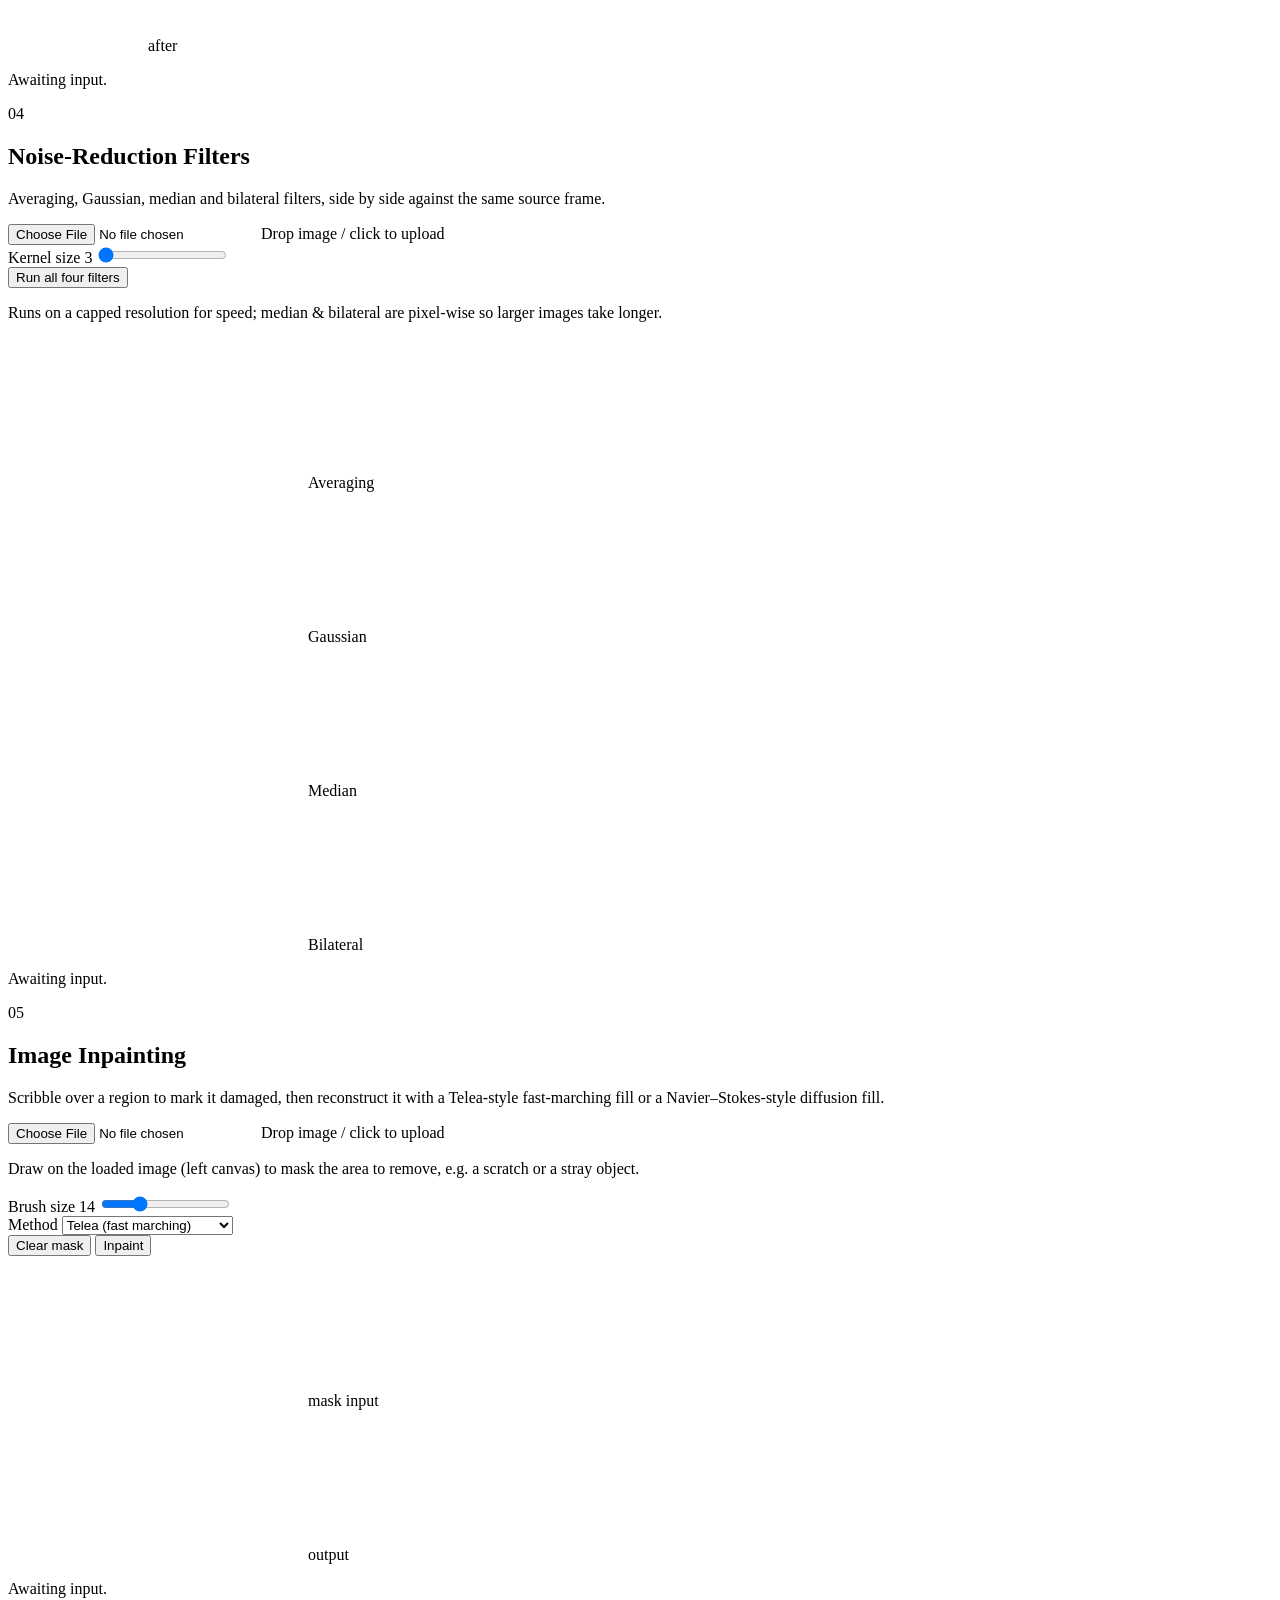
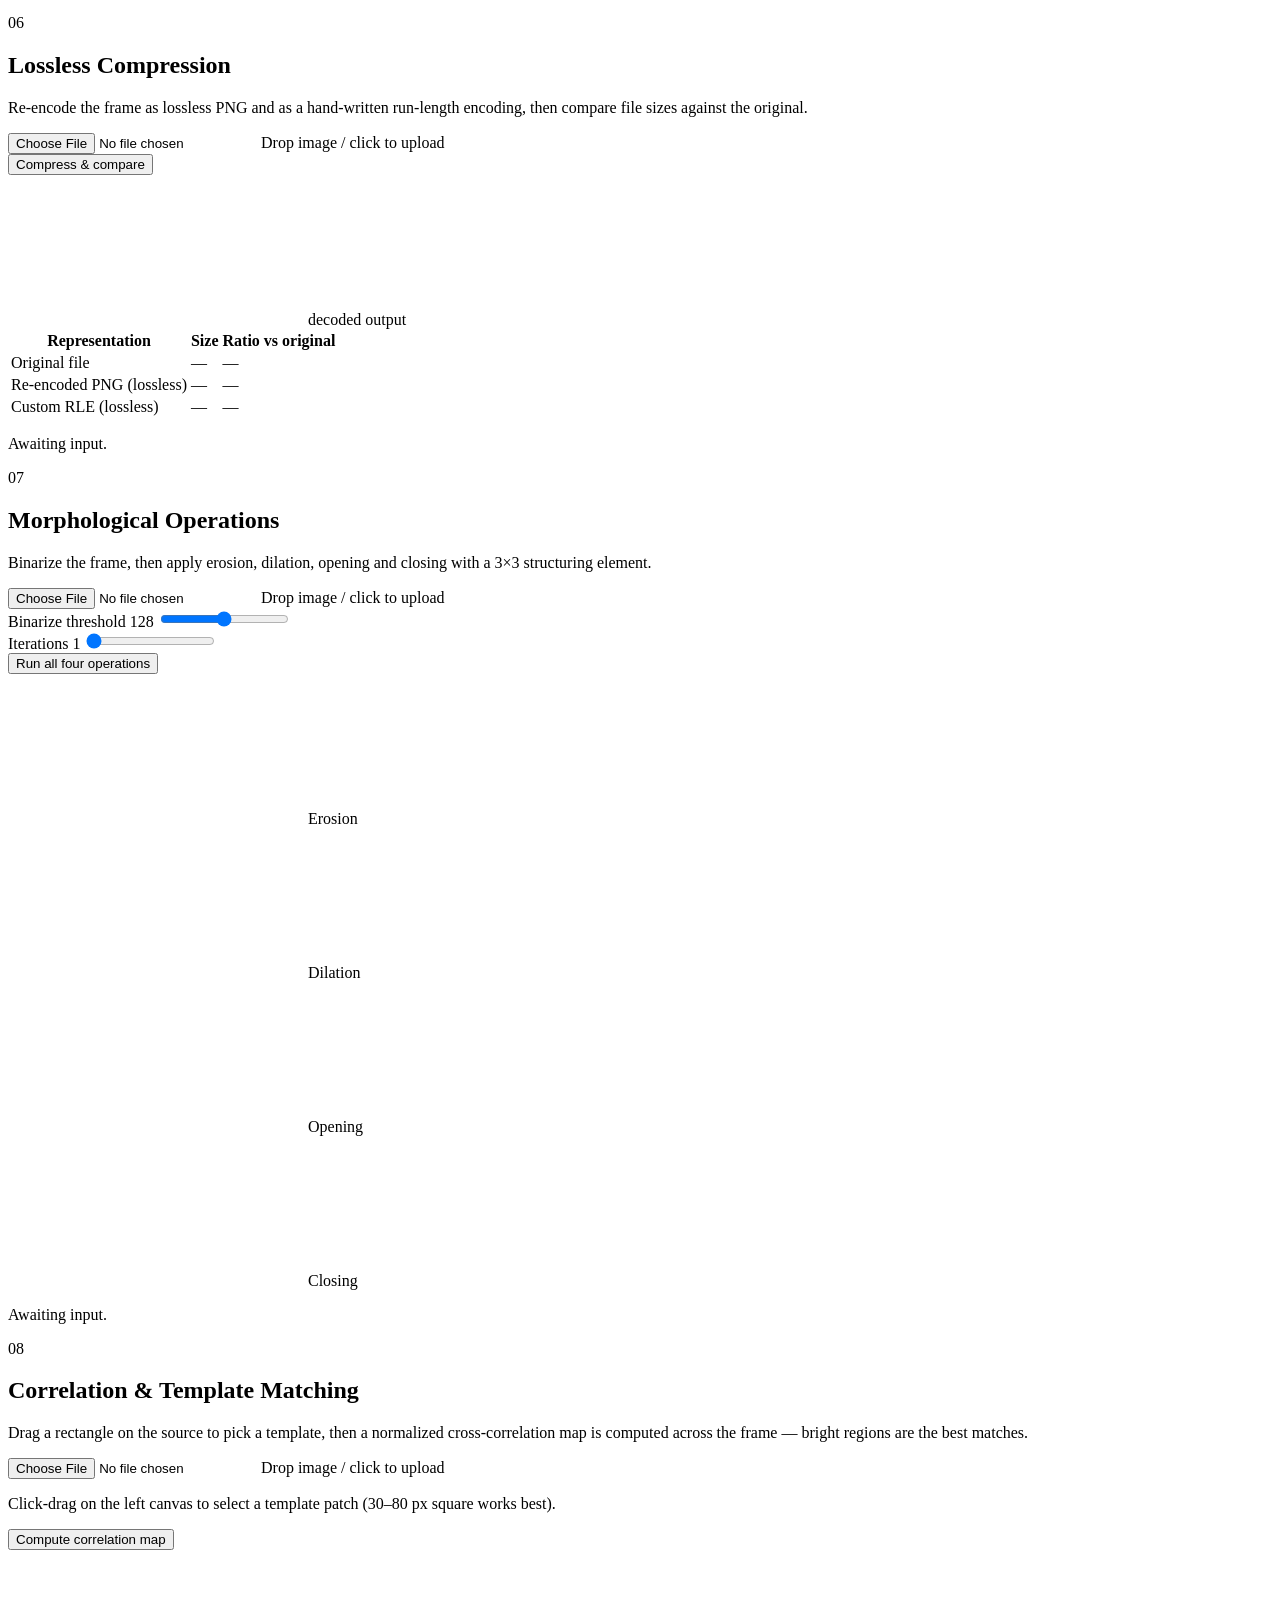
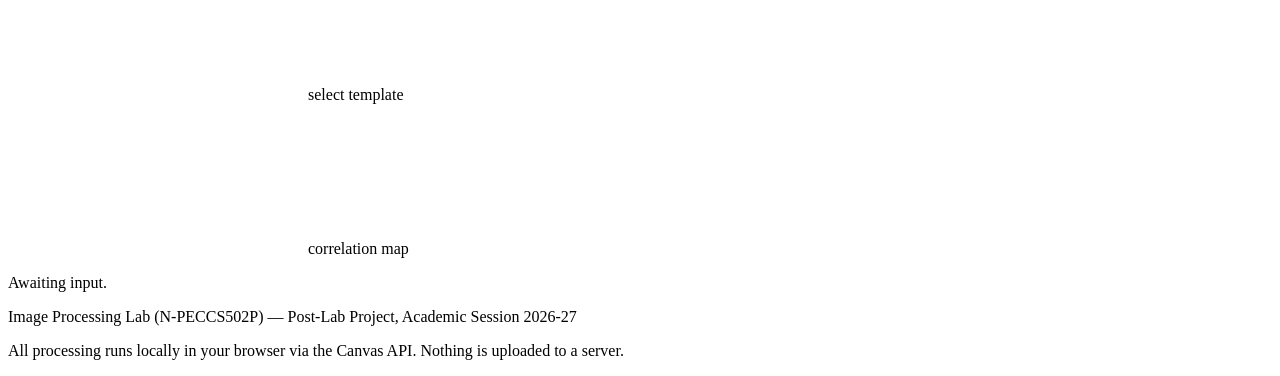
==== commit f1051a0b: "Update index.html" ====
--- a/project/index.html
+++ b/project/index.html
@@ -4,9 +4,9 @@
 <meta charset="UTF-8">
 <meta name="viewport" content="width=device-width, initial-scale=1.0">
 <title>Image Processing Lab — N-PECCS502P</title>
-<link rel="stylesheet" href="./style.css">
+<link rel="preconnect" href="https://fonts.googleapis.com">
 <link href="https://fonts.googleapis.com/css2?family=Space+Grotesk:wght@400;500;600;700&family=IBM+Plex+Mono:wght@400;500;600&display=swap" rel="stylesheet">
-<link rel="stylesheet" href="styles.css">
+<link rel="stylesheet" href="./styles.css">
 </head>
 <body>
 
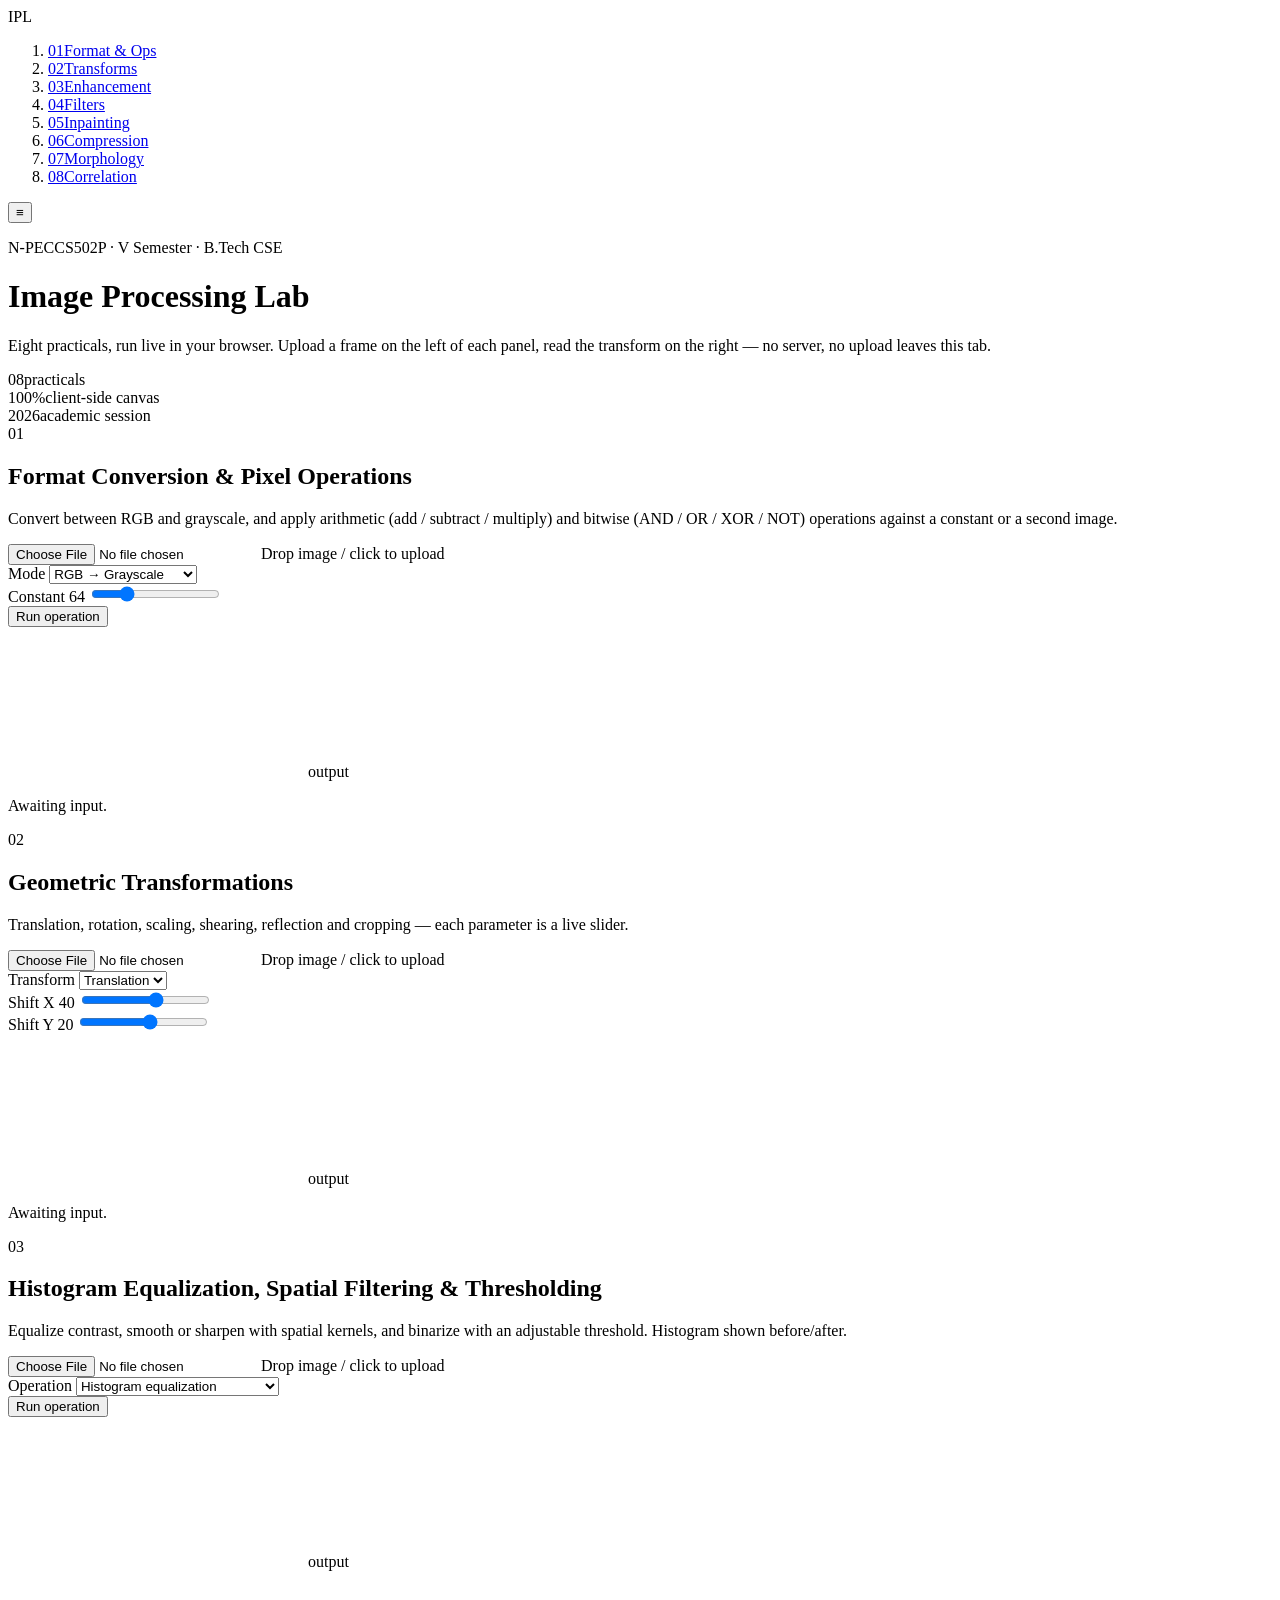
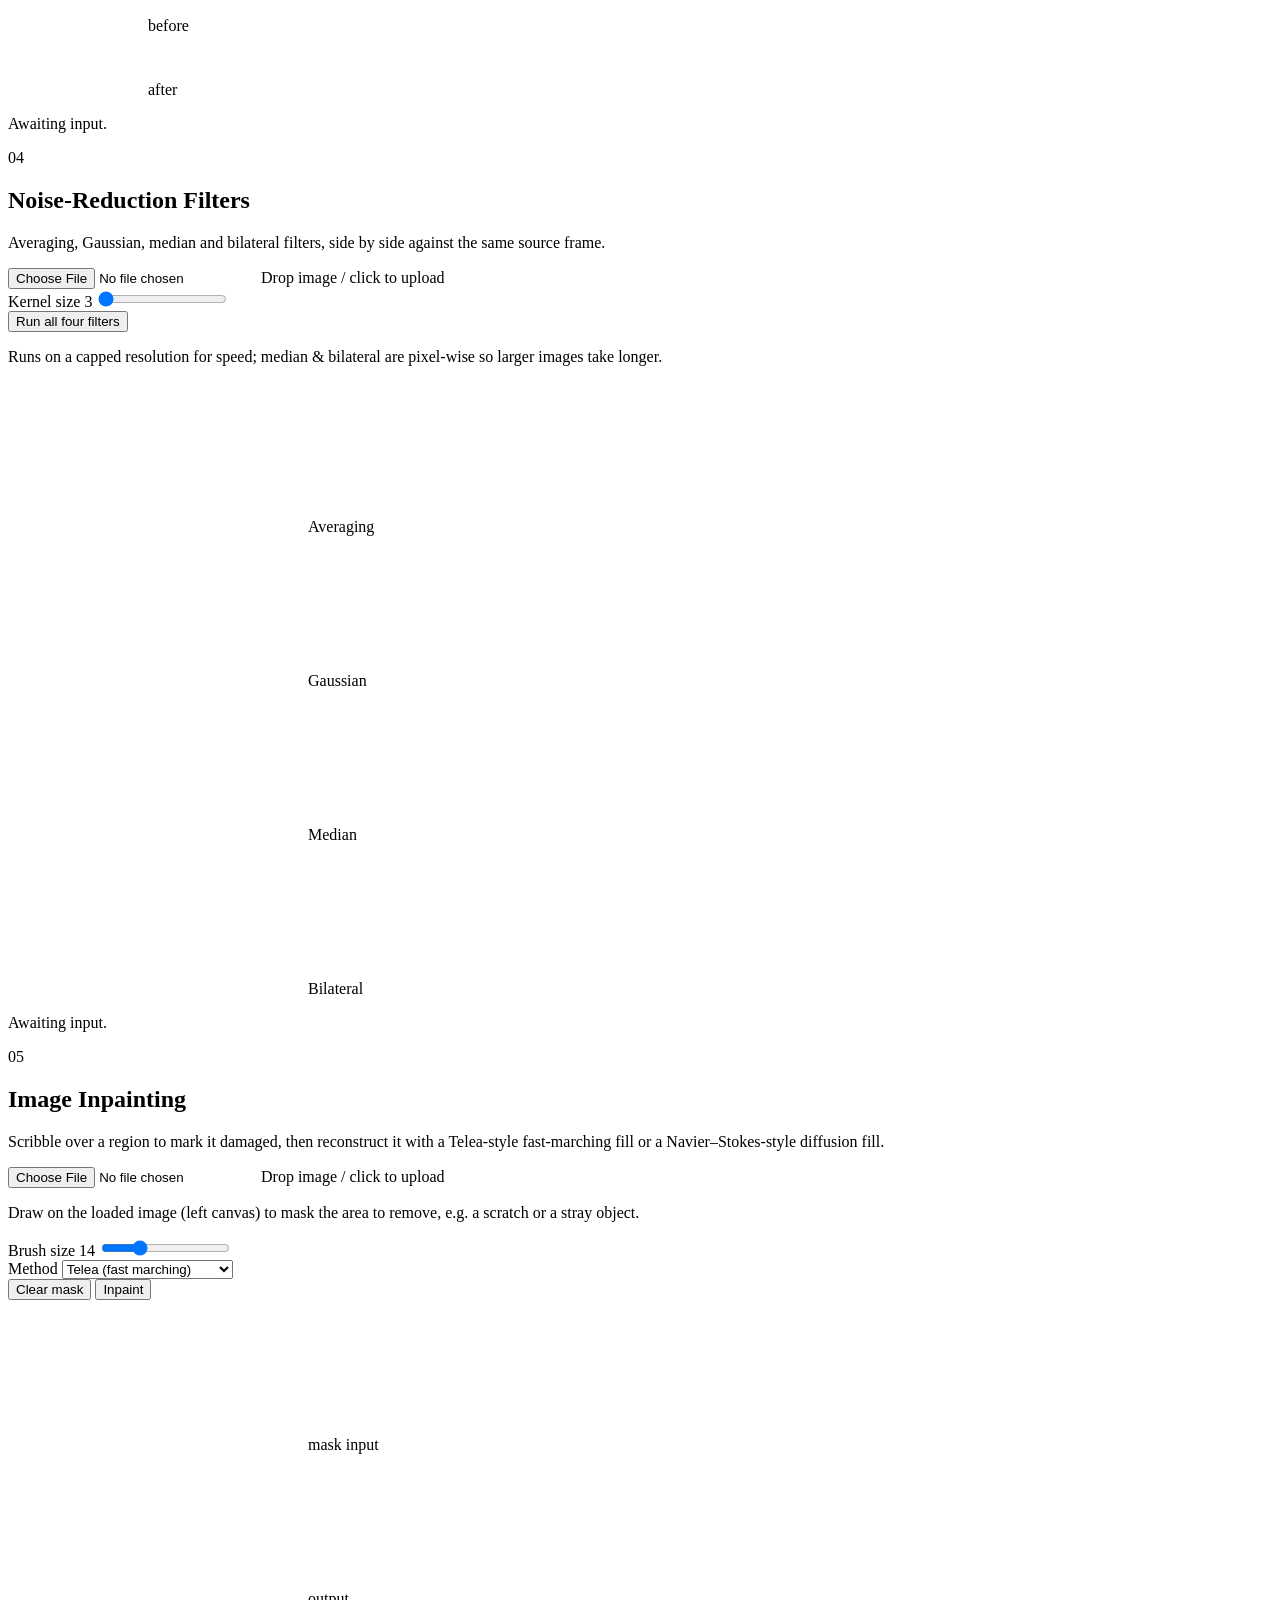
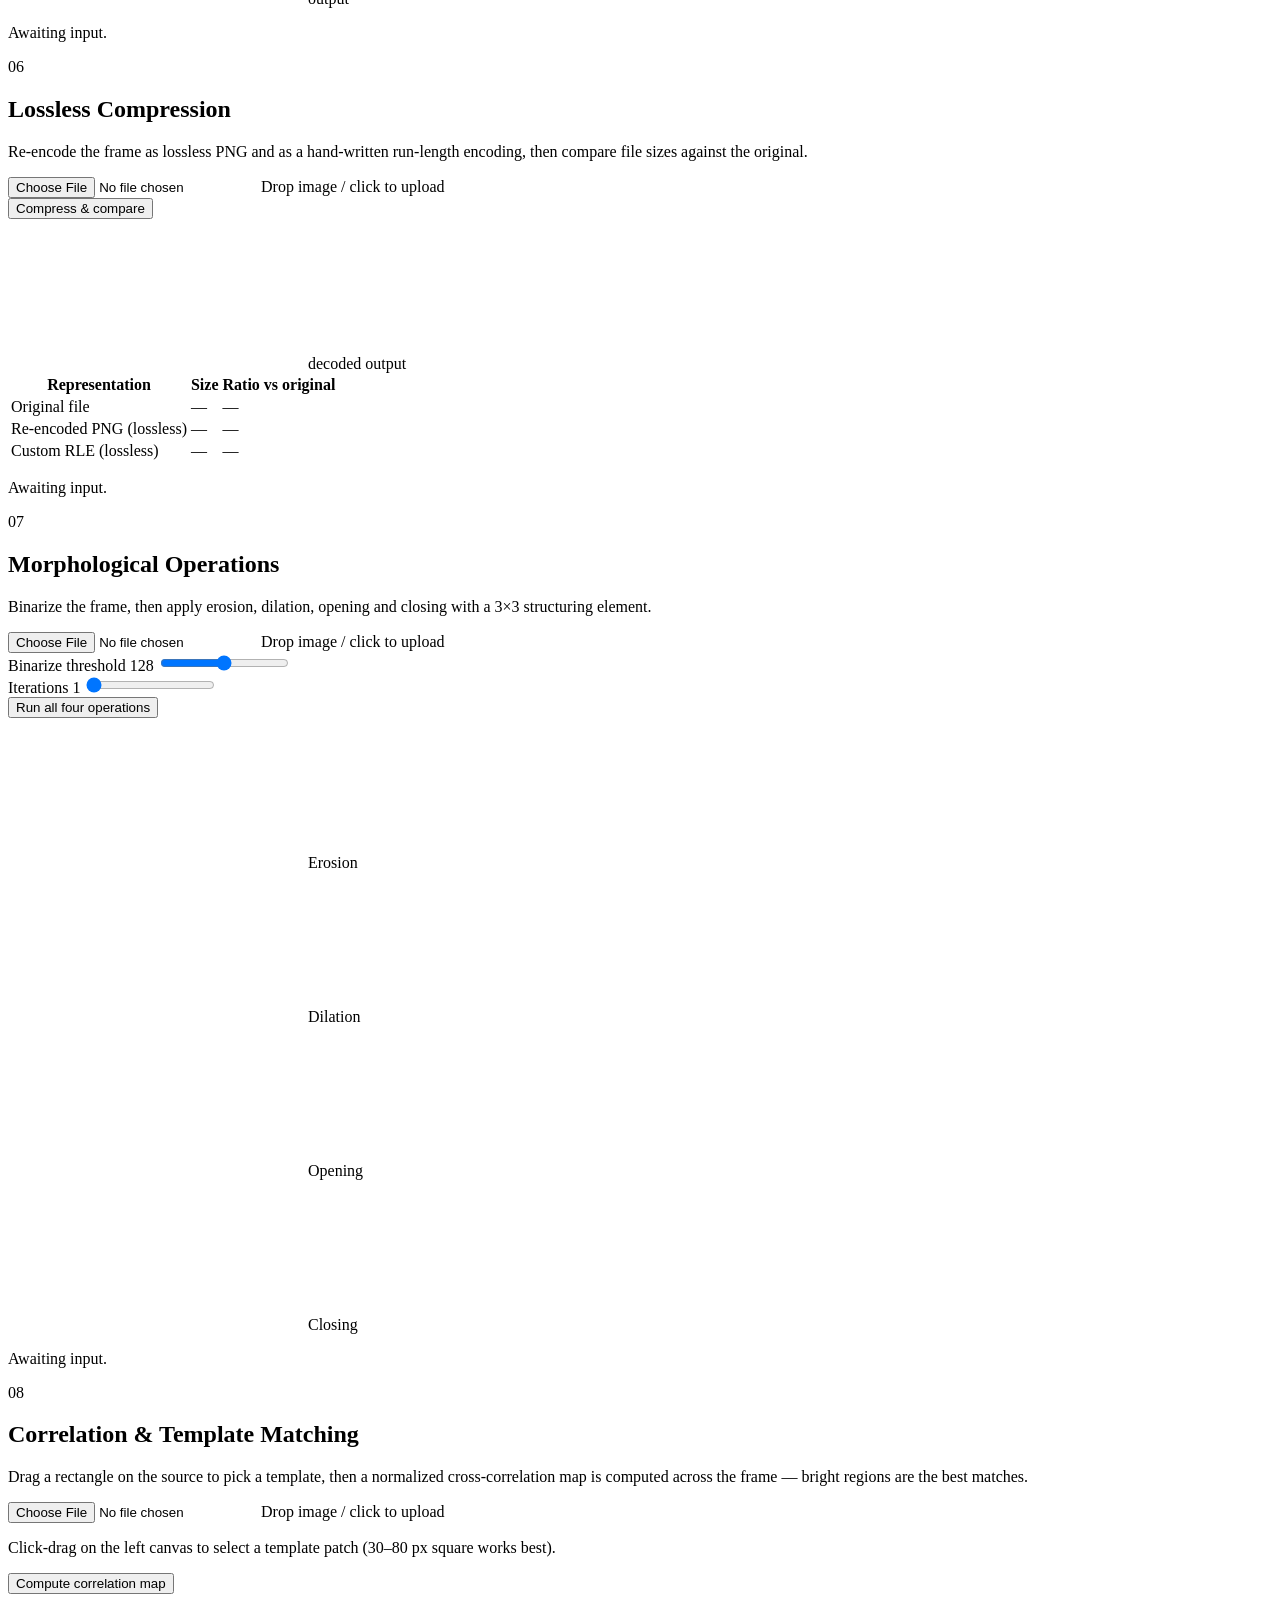
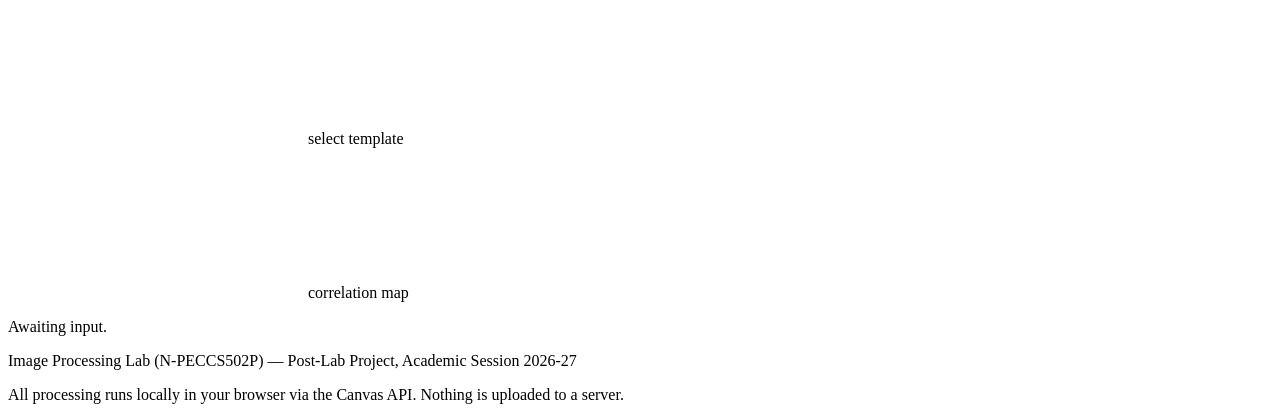
==== commit e471bd5e: "Update index.html" ====
--- a/project/index.html
+++ b/project/index.html
@@ -329,6 +329,6 @@
 
 </main>
 
-<script src="3.js"></script>
+<script src="./script.js"></script>
 </body>
 </html>
